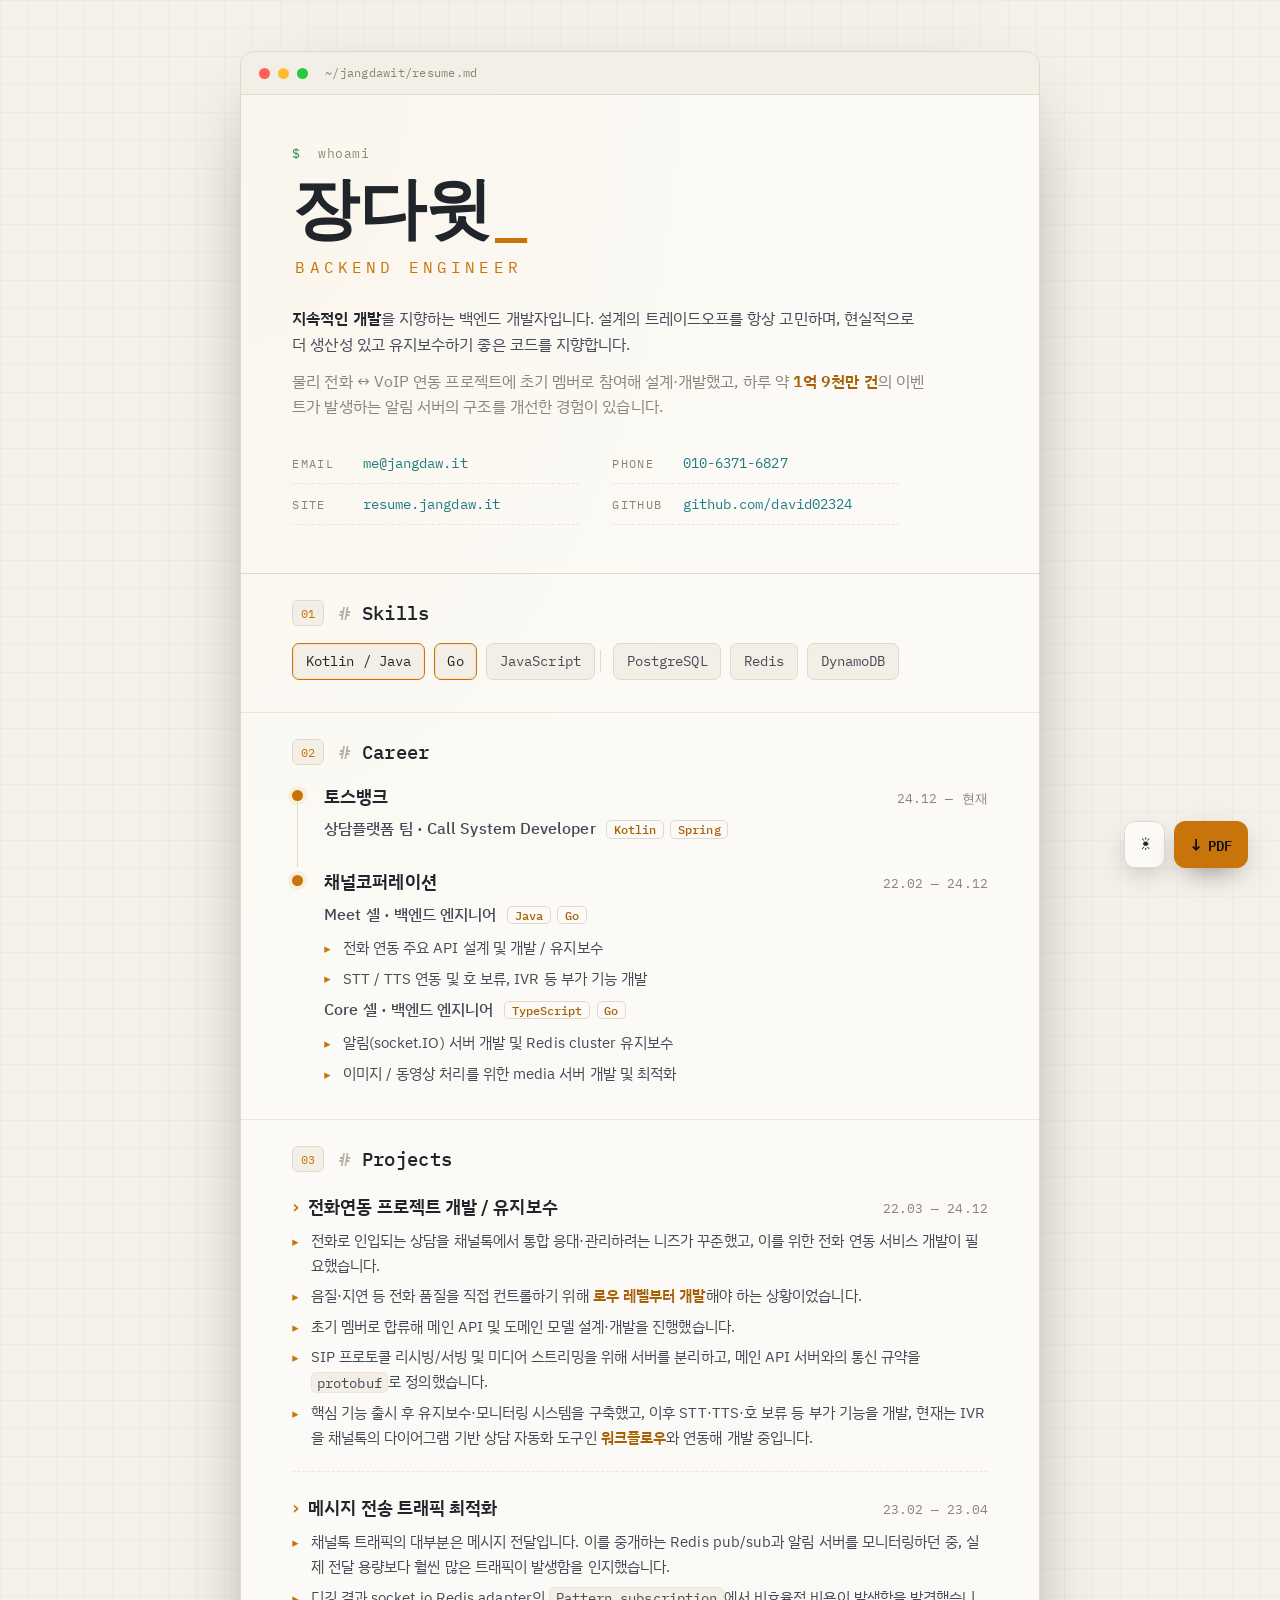
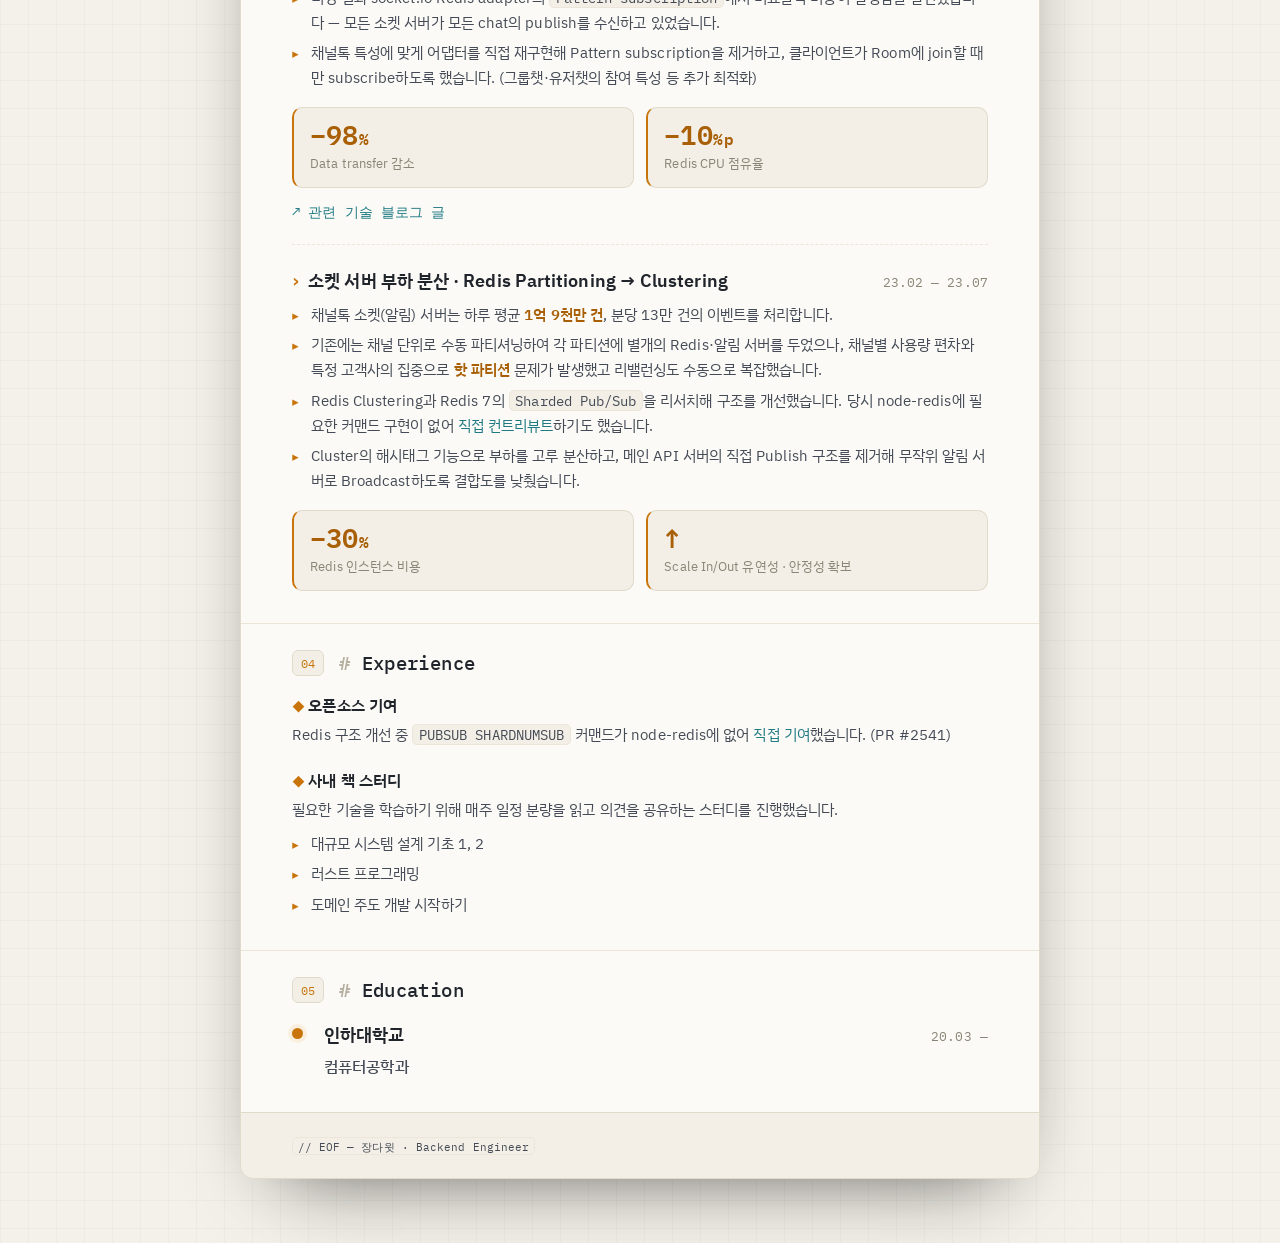
==== index.html @ de7da739 "정적 이력서 사이트 초기 구현 - 터미널 도시에 컨셉의 다크 IDE 테마 + 라이트 모드 토글 - 인쇄(PDF) 시 깔끔한 A4 라이트 레이아웃으로 자동 전환 - PDF 다운로드 " ====
<!DOCTYPE html>
<html lang="ko">
<head>
<meta charset="UTF-8" />
<meta name="viewport" content="width=device-width, initial-scale=1.0" />
<title>장다윗 · Backend Engineer</title>
<meta name="description" content="지속적인 개발을 지향하는 백엔드 개발자 장다윗의 이력서" />

<!-- Open Graph -->
<meta property="og:title" content="장다윗 · Backend Engineer" />
<meta property="og:description" content="지속적인 개발을 지향하는 백엔드 개발자" />
<meta property="og:type" content="profile" />

<link rel="icon" href="data:image/svg+xml,%3Csvg xmlns='http://www.w3.org/2000/svg' viewBox='0 0 32 32'%3E%3Crect width='32' height='32' rx='7' fill='%230c0f14'/%3E%3Ctext x='5' y='23' font-family='monospace' font-size='17' font-weight='700' fill='%23f5a637'%3E%26gt;_%3C/text%3E%3C/svg%3E" />
<link rel="preconnect" href="https://fonts.googleapis.com" />
<link rel="preconnect" href="https://fonts.gstatic.com" crossorigin />
<link href="https://fonts.googleapis.com/css2?family=IBM+Plex+Mono:ital,wght@0,400;0,500;0,600;1,400&family=IBM+Plex+Sans+KR:wght@300;400;500;600;700&display=swap" rel="stylesheet" />
<link rel="stylesheet" href="styles.css" />
</head>
<body>

<!-- floating action bar (screen only) -->
<div class="actionbar" role="toolbar" aria-label="페이지 동작">
  <button id="themeToggle" class="action" type="button" aria-label="테마 전환" title="테마 전환">
    <span class="action__icon" data-theme-icon>◐</span>
  </button>
  <button id="downloadPdf" class="action action--primary" type="button">
    <span class="action__icon">↓</span>
    <span class="action__label">PDF</span>
  </button>
</div>

<main class="sheet" id="sheet">

  <!-- ════════ HERO ════════ -->
  <header class="hero">
    <div class="hero__window" aria-hidden="true">
      <span class="dot dot--r"></span><span class="dot dot--y"></span><span class="dot dot--g"></span>
      <span class="hero__path">~/jangdawit/resume.md</span>
    </div>

    <div class="hero__body">
      <p class="hero__prompt"><span class="sigil">$</span> whoami</p>
      <h1 class="hero__name">장다윗<span class="hero__caret">_</span></h1>
      <p class="hero__role">Backend Engineer</p>

      <p class="hero__tagline">
        <strong>지속적인 개발</strong>을 지향하는 백엔드 개발자입니다.
        설계의 트레이드오프를 항상 고민하며, 현실적으로 더 생산성 있고
        유지보수하기 좋은 코드를 지향합니다.
      </p>
      <p class="hero__tagline hero__tagline--dim">
        물리 전화 ↔ VoIP 연동 프로젝트에 초기 멤버로 참여해 설계·개발했고,
        하루 약 <em>1억 9천만 건</em>의 이벤트가 발생하는 알림 서버의 구조를 개선한 경험이 있습니다.
      </p>

      <ul class="hero__contacts">
        <li><span class="k">email</span><a href="mailto:me@jangdaw.it">me@jangdaw.it</a></li>
        <li><span class="k">phone</span><a href="tel:01063716827">010-6371-6827</a></li>
        <li><span class="k">site</span><a href="https://resume.jangdaw.it" target="_blank" rel="noopener">resume.jangdaw.it</a></li>
        <li><span class="k">github</span><a href="https://github.com/david02324" target="_blank" rel="noopener">github.com/david02324</a></li>
      </ul>
    </div>
  </header>

  <!-- ════════ SKILLS ════════ -->
  <section class="block" id="skills">
    <div class="block__head">
      <span class="block__no">01</span>
      <h2 class="block__title">Skills</h2>
    </div>
    <div class="block__body">
      <ul class="chips">
        <li class="chip chip--strong">Kotlin / Java</li>
        <li class="chip chip--strong">Go</li>
        <li class="chip">JavaScript</li>
        <li class="chip chip--sep">PostgreSQL</li>
        <li class="chip">Redis</li>
        <li class="chip">DynamoDB</li>
      </ul>
    </div>
  </section>

  <!-- ════════ CAREER ════════ -->
  <section class="block" id="career">
    <div class="block__head">
      <span class="block__no">02</span>
      <h2 class="block__title">Career</h2>
    </div>
    <div class="block__body">

      <article class="job">
        <div class="job__rail"><span class="job__node"></span></div>
        <div class="job__main">
          <div class="job__top">
            <h3 class="job__org">토스뱅크</h3>
            <span class="job__period">24.12 — 현재</span>
          </div>
          <p class="job__pos">상담플랫폼 팀 · Call System Developer
            <span class="tag">Kotlin</span><span class="tag">Spring</span>
          </p>
        </div>
      </article>

      <article class="job">
        <div class="job__rail"><span class="job__node"></span></div>
        <div class="job__main">
          <div class="job__top">
            <h3 class="job__org">채널코퍼레이션</h3>
            <span class="job__period">22.02 — 24.12</span>
          </div>

          <p class="job__pos">Meet 셀 · 백엔드 엔지니어
            <span class="tag">Java</span><span class="tag">Go</span>
          </p>
          <ul class="job__points">
            <li>전화 연동 주요 API 설계 및 개발 / 유지보수</li>
            <li>STT / TTS 연동 및 호 보류, IVR 등 부가 기능 개발</li>
          </ul>

          <p class="job__pos">Core 셀 · 백엔드 엔지니어
            <span class="tag">TypeScript</span><span class="tag">Go</span>
          </p>
          <ul class="job__points">
            <li>알림(socket.IO) 서버 개발 및 Redis cluster 유지보수</li>
            <li>이미지 / 동영상 처리를 위한 media 서버 개발 및 최적화</li>
          </ul>
        </div>
      </article>

    </div>
  </section>

  <!-- ════════ PROJECTS ════════ -->
  <section class="block" id="projects">
    <div class="block__head">
      <span class="block__no">03</span>
      <h2 class="block__title">Projects</h2>
    </div>
    <div class="block__body">

      <article class="proj">
        <div class="proj__top">
          <h3 class="proj__title">전화연동 프로젝트 개발 / 유지보수</h3>
          <span class="proj__period">22.03 — 24.12</span>
        </div>
        <ul class="proj__points">
          <li>전화로 인입되는 상담을 채널톡에서 통합 응대·관리하려는 니즈가 꾸준했고, 이를 위한 전화 연동 서비스 개발이 필요했습니다.</li>
          <li>음질·지연 등 전화 품질을 직접 컨트롤하기 위해 <em>로우 레벨부터 개발</em>해야 하는 상황이었습니다.</li>
          <li>초기 멤버로 합류해 메인 API 및 도메인 모델 설계·개발을 진행했습니다.</li>
          <li>SIP 프로토콜 리시빙/서빙 및 미디어 스트리밍을 위해 서버를 분리하고, 메인 API 서버와의 통신 규약을 <span class="mono">protobuf</span>로 정의했습니다.</li>
          <li>핵심 기능 출시 후 유지보수·모니터링 시스템을 구축했고, 이후 STT·TTS·호 보류 등 부가 기능을 개발, 현재는 IVR을 채널톡의 다이어그램 기반 상담 자동화 도구인 <em>워크플로우</em>와 연동해 개발 중입니다.</li>
        </ul>
      </article>

      <article class="proj">
        <div class="proj__top">
          <h3 class="proj__title">메시지 전송 트래픽 최적화</h3>
          <span class="proj__period">23.02 — 23.04</span>
        </div>
        <ul class="proj__points">
          <li>채널톡 트래픽의 대부분은 메시지 전달입니다. 이를 중개하는 Redis pub/sub과 알림 서버를 모니터링하던 중, 실제 전달 용량보다 훨씬 많은 트래픽이 발생함을 인지했습니다.</li>
          <li>디깅 결과 socket.io Redis adapter의 <span class="mono">Pattern subscription</span>에서 비효율적 비용이 발생함을 발견했습니다 — 모든 소켓 서버가 모든 chat의 publish를 수신하고 있었습니다.</li>
          <li>채널톡 특성에 맞게 어댑터를 직접 재구현해 Pattern subscription을 제거하고, 클라이언트가 Room에 join할 때만 subscribe하도록 했습니다. (그룹챗·유저챗의 참여 특성 등 추가 최적화)</li>
        </ul>
        <div class="metrics">
          <div class="metric"><span class="metric__num">−98<span class="metric__unit">%</span></span><span class="metric__lab">Data transfer 감소</span></div>
          <div class="metric"><span class="metric__num">−10<span class="metric__unit">%p</span></span><span class="metric__lab">Redis CPU 점유율</span></div>
        </div>
        <p class="proj__link"><a href="https://channel.io/ko/blog/tech-socketio-redis-adapter-improvement" target="_blank" rel="noopener">↗ 관련 기술 블로그 글</a></p>
      </article>

      <article class="proj">
        <div class="proj__top">
          <h3 class="proj__title">소켓 서버 부하 분산 · Redis Partitioning → Clustering</h3>
          <span class="proj__period">23.02 — 23.07</span>
        </div>
        <ul class="proj__points">
          <li>채널톡 소켓(알림) 서버는 하루 평균 <em>1억 9천만 건</em>, 분당 13만 건의 이벤트를 처리합니다.</li>
          <li>기존에는 채널 단위로 수동 파티셔닝하여 각 파티션에 별개의 Redis·알림 서버를 두었으나, 채널별 사용량 편차와 특정 고객사의 집중으로 <em>핫 파티션</em> 문제가 발생했고 리밸런싱도 수동으로 복잡했습니다.</li>
          <li>Redis Clustering과 Redis 7의 <span class="mono">Sharded Pub/Sub</span>을 리서치해 구조를 개선했습니다. 당시 node-redis에 필요한 커맨드 구현이 없어 <a href="https://github.com/redis/node-redis/pull/2541" target="_blank" rel="noopener">직접 컨트리뷰트</a>하기도 했습니다.</li>
          <li>Cluster의 해시태그 기능으로 부하를 고루 분산하고, 메인 API 서버의 직접 Publish 구조를 제거해 무작위 알림 서버로 Broadcast하도록 결합도를 낮췄습니다.</li>
        </ul>
        <div class="metrics">
          <div class="metric"><span class="metric__num">−30<span class="metric__unit">%</span></span><span class="metric__lab">Redis 인스턴스 비용</span></div>
          <div class="metric"><span class="metric__num">↑</span><span class="metric__lab">Scale In/Out 유연성 · 안정성 확보</span></div>
        </div>
      </article>

    </div>
  </section>

  <!-- ════════ EXPERIENCE ════════ -->
  <section class="block" id="experience">
    <div class="block__head">
      <span class="block__no">04</span>
      <h2 class="block__title">Experience</h2>
    </div>
    <div class="block__body">
      <article class="note">
        <h3 class="note__title">오픈소스 기여</h3>
        <p>Redis 구조 개선 중 <span class="mono">PUBSUB SHARDNUMSUB</span> 커맨드가 node-redis에 없어
          <a href="https://github.com/redis/node-redis/pull/2541" target="_blank" rel="noopener">직접 기여</a>했습니다. (PR #2541)</p>
      </article>
      <article class="note">
        <h3 class="note__title">사내 책 스터디</h3>
        <p>필요한 기술을 학습하기 위해 매주 일정 분량을 읽고 의견을 공유하는 스터디를 진행했습니다.</p>
        <ul class="job__points">
          <li>대규모 시스템 설계 기초 1, 2</li>
          <li>러스트 프로그래밍</li>
          <li>도메인 주도 개발 시작하기</li>
        </ul>
      </article>
    </div>
  </section>

  <!-- ════════ EDUCATION ════════ -->
  <section class="block" id="education">
    <div class="block__head">
      <span class="block__no">05</span>
      <h2 class="block__title">Education</h2>
    </div>
    <div class="block__body">
      <article class="job">
        <div class="job__rail"><span class="job__node"></span></div>
        <div class="job__main">
          <div class="job__top">
            <h3 class="job__org">인하대학교</h3>
            <span class="job__period">20.03 —</span>
          </div>
          <p class="job__pos">컴퓨터공학과</p>
        </div>
      </article>
    </div>
  </section>

  <footer class="foot">
    <span class="mono">// EOF — 장다윗 · Backend Engineer</span>
  </footer>

</main>

<script src="script.js"></script>
</body>
</html>
---- styles.css ----
/* ============================================================
   장다윗 · Resume — "terminal dossier"
   Dark IDE aesthetic on screen / clean light on print
   ============================================================ */

:root {
  /* dark (default, screen) */
  --bg:        #0c0f14;
  --bg-grid:   rgba(255,255,255,.022);
  --panel:     #11151c;
  --panel-2:   #161b24;
  --line:      #222a35;
  --line-soft: #1a212b;
  --ink:       #e7edf5;
  --ink-2:     #aab4c2;
  --muted:     #69727f;
  --faint:     #444c57;
  --accent:    #f5a637;   /* amber */
  --accent-2:  #ffc77a;
  --link:      #6cc0c8;   /* cyan */
  --good:      #7bd88f;

  --gutter: 3.25rem;
  --maxw: 50rem;

  --mono: "IBM Plex Mono", ui-monospace, SFMono-Regular, Menlo, monospace;
  --sans: "IBM Plex Sans KR", system-ui, -apple-system, sans-serif;

  --r: 10px;
}

[data-theme="light"] {
  --bg:        #f4f1ea;
  --bg-grid:   rgba(0,0,0,.025);
  --panel:     #fbfaf6;
  --panel-2:   #f3efe6;
  --line:      #e0dacb;
  --line-soft: #ebe6d9;
  --ink:       #20242b;
  --ink-2:     #444b56;
  --muted:     #8a8576;
  --faint:     #b6b0a0;
  --accent:    #c9740a;
  --accent-2:  #a85f06;
  --link:      #1f7a83;
  --good:      #2f8f4e;
}

* { box-sizing: border-box; margin: 0; padding: 0; }

html { scroll-behavior: smooth; -webkit-text-size-adjust: 100%; }

body {
  font-family: var(--sans);
  background: var(--bg);
  color: var(--ink);
  line-height: 1.62;
  font-weight: 400;
  letter-spacing: .005em;
  -webkit-font-smoothing: antialiased;
  text-rendering: optimizeLegibility;
  background-image:
    linear-gradient(var(--bg-grid) 1px, transparent 1px),
    linear-gradient(90deg, var(--bg-grid) 1px, transparent 1px);
  background-size: 28px 28px;
  transition: background-color .35s ease, color .35s ease;
  padding: clamp(1rem, 4vw, 3.5rem) 1rem 4rem;
}

::selection { background: var(--accent); color: #0c0f14; }

a { color: var(--link); text-decoration: none; }
a:hover { text-decoration: underline; text-underline-offset: 3px; }

em { font-style: normal; color: var(--accent-2); font-weight: 600; }
.mono { font-family: var(--mono); font-size: .9em; color: var(--ink-2);
  background: var(--panel-2); border: 1px solid var(--line-soft);
  border-radius: 5px; padding: .05em .4em; }

/* ============================================================
   Sheet
   ============================================================ */
.sheet {
  max-width: var(--maxw);
  margin: 0 auto;
  background:
    radial-gradient(120% 60% at 0% 0%, rgba(245,166,55,.05), transparent 60%),
    var(--panel);
  border: 1px solid var(--line);
  border-radius: 14px;
  box-shadow:
    0 1px 0 rgba(255,255,255,.03) inset,
    0 30px 80px -40px rgba(0,0,0,.7);
  overflow: hidden;
}

/* ============================================================
   Hero
   ============================================================ */
.hero { border-bottom: 1px solid var(--line); }

.hero__window {
  display: flex; align-items: center; gap: .5rem;
  padding: .7rem 1.1rem;
  background: var(--panel-2);
  border-bottom: 1px solid var(--line);
  font-family: var(--mono);
}
.dot { width: 11px; height: 11px; border-radius: 50%; display: inline-block; }
.dot--r { background: #ff5f57; } .dot--y { background: #febc2e; } .dot--g { background: #28c840; }
.hero__path { margin-left: .6rem; font-size: .76rem; color: var(--muted); letter-spacing: .02em; }

.hero__body { padding: clamp(1.6rem, 5vw, 3rem) clamp(1.4rem, 5vw, 3.2rem); }

.hero__prompt {
  font-family: var(--mono); font-size: .82rem; color: var(--muted);
  letter-spacing: .04em; margin-bottom: .4rem;
}
.sigil { color: var(--good); margin-right: .55rem; }

.hero__name {
  font-family: var(--mono);
  font-weight: 600;
  font-size: clamp(2.6rem, 9vw, 4.2rem);
  line-height: 1.02;
  letter-spacing: -.01em;
  color: var(--ink);
}
.hero__caret {
  color: var(--accent); font-weight: 400;
  animation: blink 1.15s steps(1) infinite;
}
@keyframes blink { 50% { opacity: 0; } }

.hero__role {
  font-family: var(--mono);
  font-size: 1rem; letter-spacing: .26em; text-transform: uppercase;
  color: var(--accent); margin-top: .85rem;
  padding-left: .2em;
}

.hero__tagline {
  max-width: 40rem; margin-top: 1.5rem; color: var(--ink-2);
  font-size: 1.02rem;
}
.hero__tagline strong { color: var(--ink); font-weight: 600; }
.hero__tagline--dim { margin-top: .7rem; font-size: .97rem; color: var(--muted); }

.hero__contacts {
  list-style: none; margin-top: 2rem;
  display: grid; grid-template-columns: repeat(2, minmax(0,1fr));
  gap: .55rem 2rem; max-width: 38rem;
}
.hero__contacts li {
  display: flex; align-items: baseline; gap: .8rem;
  font-family: var(--mono); font-size: .9rem;
  border-bottom: 1px dashed var(--line-soft); padding-bottom: .5rem;
}
.hero__contacts .k {
  color: var(--muted); font-size: .72rem; text-transform: uppercase;
  letter-spacing: .12em; min-width: 3.6rem;
}

/* ============================================================
   Block (section) with line-number gutter
   ============================================================ */
.block {
  display: grid;
  grid-template-columns: var(--gutter) 1fr;
  border-bottom: 1px solid var(--line-soft);
}
.block:last-of-type { border-bottom: 0; }

.block__head {
  grid-column: 1 / -1;
  display: flex; align-items: center; gap: .9rem;
  padding: 1.5rem clamp(1.4rem, 5vw, 3.2rem) .9rem;
  position: relative;
}
.block__no {
  font-family: var(--mono); font-size: .78rem; color: var(--accent);
  border: 1px solid var(--line); border-radius: 6px;
  padding: .12rem .5rem; background: var(--panel-2);
}
.block__title {
  font-family: var(--mono); font-weight: 500;
  font-size: 1.18rem; letter-spacing: .02em; color: var(--ink);
}
.block__title::before { content: "# "; color: var(--faint); }

.block__body {
  grid-column: 1 / -1;
  padding: 0 clamp(1.4rem, 5vw, 3.2rem) 2rem;
}

/* ============================================================
   Skills chips
   ============================================================ */
.chips { list-style: none; display: flex; flex-wrap: wrap; gap: .55rem; }
.chip {
  font-family: var(--mono); font-size: .86rem;
  padding: .4rem .8rem; border-radius: 7px;
  background: var(--panel-2); border: 1px solid var(--line);
  color: var(--ink-2);
}
.chip--strong { color: var(--ink); border-color: var(--accent);
  box-shadow: inset 0 0 0 1px rgba(245,166,55,.18); }
.chip--sep { margin-left: .6rem; position: relative; }
.chip--sep::before {
  content: ""; position: absolute; left: -.9rem; top: 50%;
  transform: translateY(-50%); width: 1px; height: 60%; background: var(--line);
}

/* ============================================================
   Job / timeline
   ============================================================ */
.job { display: grid; grid-template-columns: 1.1rem 1fr; gap: .9rem; }
.job + .job { margin-top: 1.6rem; }
.job__rail { position: relative; }
.job__node {
  position: absolute; top: .5rem; left: 0;
  width: 11px; height: 11px; border-radius: 50%;
  background: var(--accent); box-shadow: 0 0 0 4px rgba(245,166,55,.12);
}
.job__rail::after {
  content: ""; position: absolute; left: 5px; top: 1.2rem; bottom: -1.6rem;
  width: 1px; background: var(--line);
}
.job:last-child .job__rail::after { display: none; }

.job__top { display: flex; align-items: baseline; justify-content: space-between;
  flex-wrap: wrap; gap: .3rem .8rem; }
.job__org { font-size: 1.12rem; font-weight: 600; color: var(--ink); }
.job__period { font-family: var(--mono); font-size: .8rem; color: var(--muted); }
.job__pos { color: var(--ink-2); margin-top: .35rem; font-weight: 500; font-size: .98rem; }
.job__pos + .job__pos { margin-top: 1rem; }

.tag {
  font-family: var(--mono); font-size: .72rem; color: var(--accent-2);
  border: 1px solid var(--line); border-radius: 5px;
  padding: .05rem .42rem; margin-left: .4rem; vertical-align: middle;
}

.job__points, .proj__points { list-style: none; margin-top: .55rem; }
.job__points li, .proj__points li {
  position: relative; padding-left: 1.15rem; margin-top: .35rem;
  color: var(--ink-2); font-size: .96rem;
}
.job__points li::before, .proj__points li::before {
  content: "▸"; position: absolute; left: 0; color: var(--accent);
  font-size: .8rem; top: .12rem;
}

/* ============================================================
   Projects
   ============================================================ */
.proj { padding: 1.3rem 0; border-bottom: 1px dashed var(--line-soft); }
.proj:first-child { padding-top: .2rem; }
.proj:last-child { border-bottom: 0; padding-bottom: 0; }
.proj__top { display: flex; align-items: baseline; justify-content: space-between;
  flex-wrap: wrap; gap: .3rem .8rem; }
.proj__title {
  font-size: 1.1rem; font-weight: 600; color: var(--ink);
  padding-left: 1rem; position: relative;
}
.proj__title::before {
  content: "›"; position: absolute; left: 0; color: var(--accent); font-weight: 700;
}
.proj__period { font-family: var(--mono); font-size: .8rem; color: var(--muted); }
.proj__link { margin-top: .8rem; font-family: var(--mono); font-size: .86rem; }

/* metrics */
.metrics {
  display: flex; flex-wrap: wrap; gap: .8rem; margin-top: 1rem;
}
.metric {
  flex: 1 1 8rem; min-width: 8rem;
  background: var(--panel-2); border: 1px solid var(--line);
  border-left: 2px solid var(--accent);
  border-radius: var(--r); padding: .8rem 1rem;
}
.metric__num {
  display: block; font-family: var(--mono); font-weight: 600;
  font-size: 1.7rem; color: var(--accent-2); line-height: 1;
}
.metric__unit { font-size: 1rem; margin-left: .05em; }
.metric__lab { display: block; margin-top: .35rem; font-size: .8rem; color: var(--muted); }

/* ============================================================
   Notes (experience)
   ============================================================ */
.note + .note { margin-top: 1.3rem; }
.note__title { font-size: 1rem; font-weight: 600; color: var(--ink); margin-bottom: .25rem; }
.note__title::before { content: "◆ "; color: var(--accent); font-size: .8em; }
.note p { color: var(--ink-2); font-size: .96rem; }

/* ============================================================
   Footer
   ============================================================ */
.foot {
  padding: 1.4rem clamp(1.4rem, 5vw, 3.2rem);
  border-top: 1px solid var(--line);
  background: var(--panel-2);
  font-family: var(--mono); font-size: .78rem; color: var(--faint);
}

/* ============================================================
   Action bar
   ============================================================ */
.actionbar {
  position: fixed; right: clamp(1rem, 3vw, 2rem); bottom: clamp(1rem, 3vw, 2rem);
  display: flex; gap: .6rem; z-index: 50;
}
.action {
  font-family: var(--mono); font-size: .9rem; font-weight: 500;
  display: inline-flex; align-items: center; gap: .45rem;
  padding: .7rem .95rem; border-radius: 11px; cursor: pointer;
  color: var(--ink); background: var(--panel);
  border: 1px solid var(--line);
  box-shadow: 0 10px 30px -12px rgba(0,0,0,.6);
  transition: transform .15s ease, border-color .15s ease, background .2s ease;
}
.action:hover { transform: translateY(-2px); border-color: var(--accent); }
.action:active { transform: translateY(0); }
.action__icon { font-size: 1.05rem; line-height: 1; }
.action--primary {
  background: var(--accent); color: #0c0f14; border-color: var(--accent);
  font-weight: 600;
}
.action--primary:hover { background: var(--accent-2); border-color: var(--accent-2); }

/* ============================================================
   Reveal animation (load)
   ============================================================ */
@media (prefers-reduced-motion: no-preference) {
  .hero, .block {
    opacity: 0; transform: translateY(14px);
    animation: rise .6s cubic-bezier(.2,.7,.2,1) forwards;
  }
  .hero { animation-delay: .05s; }
  .block:nth-of-type(1) { animation-delay: .14s; }
  .block:nth-of-type(2) { animation-delay: .20s; }
  .block:nth-of-type(3) { animation-delay: .26s; }
  .block:nth-of-type(4) { animation-delay: .32s; }
  .block:nth-of-type(5) { animation-delay: .38s; }
  @keyframes rise { to { opacity: 1; transform: none; } }
}

/* ============================================================
   Responsive
   ============================================================ */
@media (max-width: 560px) {
  :root { --gutter: 0; }
  .hero__contacts { grid-template-columns: 1fr; }
  .job__top, .proj__top { flex-direction: column; }
  .hero__name { font-size: 2.7rem; }
}

/* ============================================================
   PRINT  →  clean light A4 resume
   ============================================================ */
@media print {
  @page { size: A4; margin: 14mm 14mm; }

  :root {
    --bg: #fff; --bg-grid: transparent;
    --panel: #fff; --panel-2: #fff;
    --line: #d4d4d4; --line-soft: #e4e4e4;
    --ink: #111; --ink-2: #2c2c2c; --muted: #666; --faint: #999;
    --accent: #b3640a; --accent-2: #8a4d06; --link: #185f66; --good: #2f7d46;
  }

  html, body {
    background: #fff !important; color: #111;
    background-image: none !important;
    padding: 0; margin: 0; font-size: 10.3pt; line-height: 1.5;
  }

  .actionbar { display: none !important; }
  .hero__caret { display: none; }

  .sheet {
    max-width: none; border: 0; border-radius: 0;
    box-shadow: none; background: #fff !important;
  }

  /* hide the terminal chrome on paper */
  .hero__window { display: none; }
  .hero { border-bottom: 1.5px solid #111; }
  .hero__body { padding: 0 0 .7rem; }
  .hero__name { font-size: 26pt; color: #111; }
  .hero__role { color: var(--accent); margin-top: .3rem; }
  .hero__prompt { display: none; }
  .hero__tagline { font-size: 9.6pt; margin-top: .7rem; }
  .hero__tagline--dim { font-size: 9.2pt; }
  .hero__contacts { margin-top: 1rem; gap: .25rem 1.5rem; }
  .hero__contacts li { border-bottom: 0; padding-bottom: .1rem; font-size: 8.8pt; }
  .hero__contacts a { color: #111; }

  .block { grid-template-columns: 1fr; }
  .block__head { padding: .8rem 0 .35rem; border-bottom: 1px solid #ddd; margin-bottom: .6rem; }
  .block__no { color: var(--accent); border-color: #ccc; background: #fff; }
  .block__body { padding: 0; }

  .chip { background: #fff; border: 1px solid #bbb; color: #222; }
  .chip--strong { box-shadow: none; border-color: var(--accent); }

  .metric { background: #fafafa; border: 1px solid #ccc; border-left: 2px solid var(--accent); }
  .metric__num { color: var(--accent); }

  a { color: #111; text-decoration: none; }
  .proj__link a, .note a { color: var(--link); }

  /* avoid awkward page breaks */
  .block, .job, .proj, .metric, .note { break-inside: avoid; page-break-inside: avoid; }
  .block__head { break-after: avoid; }
  .foot { display: none; }
}
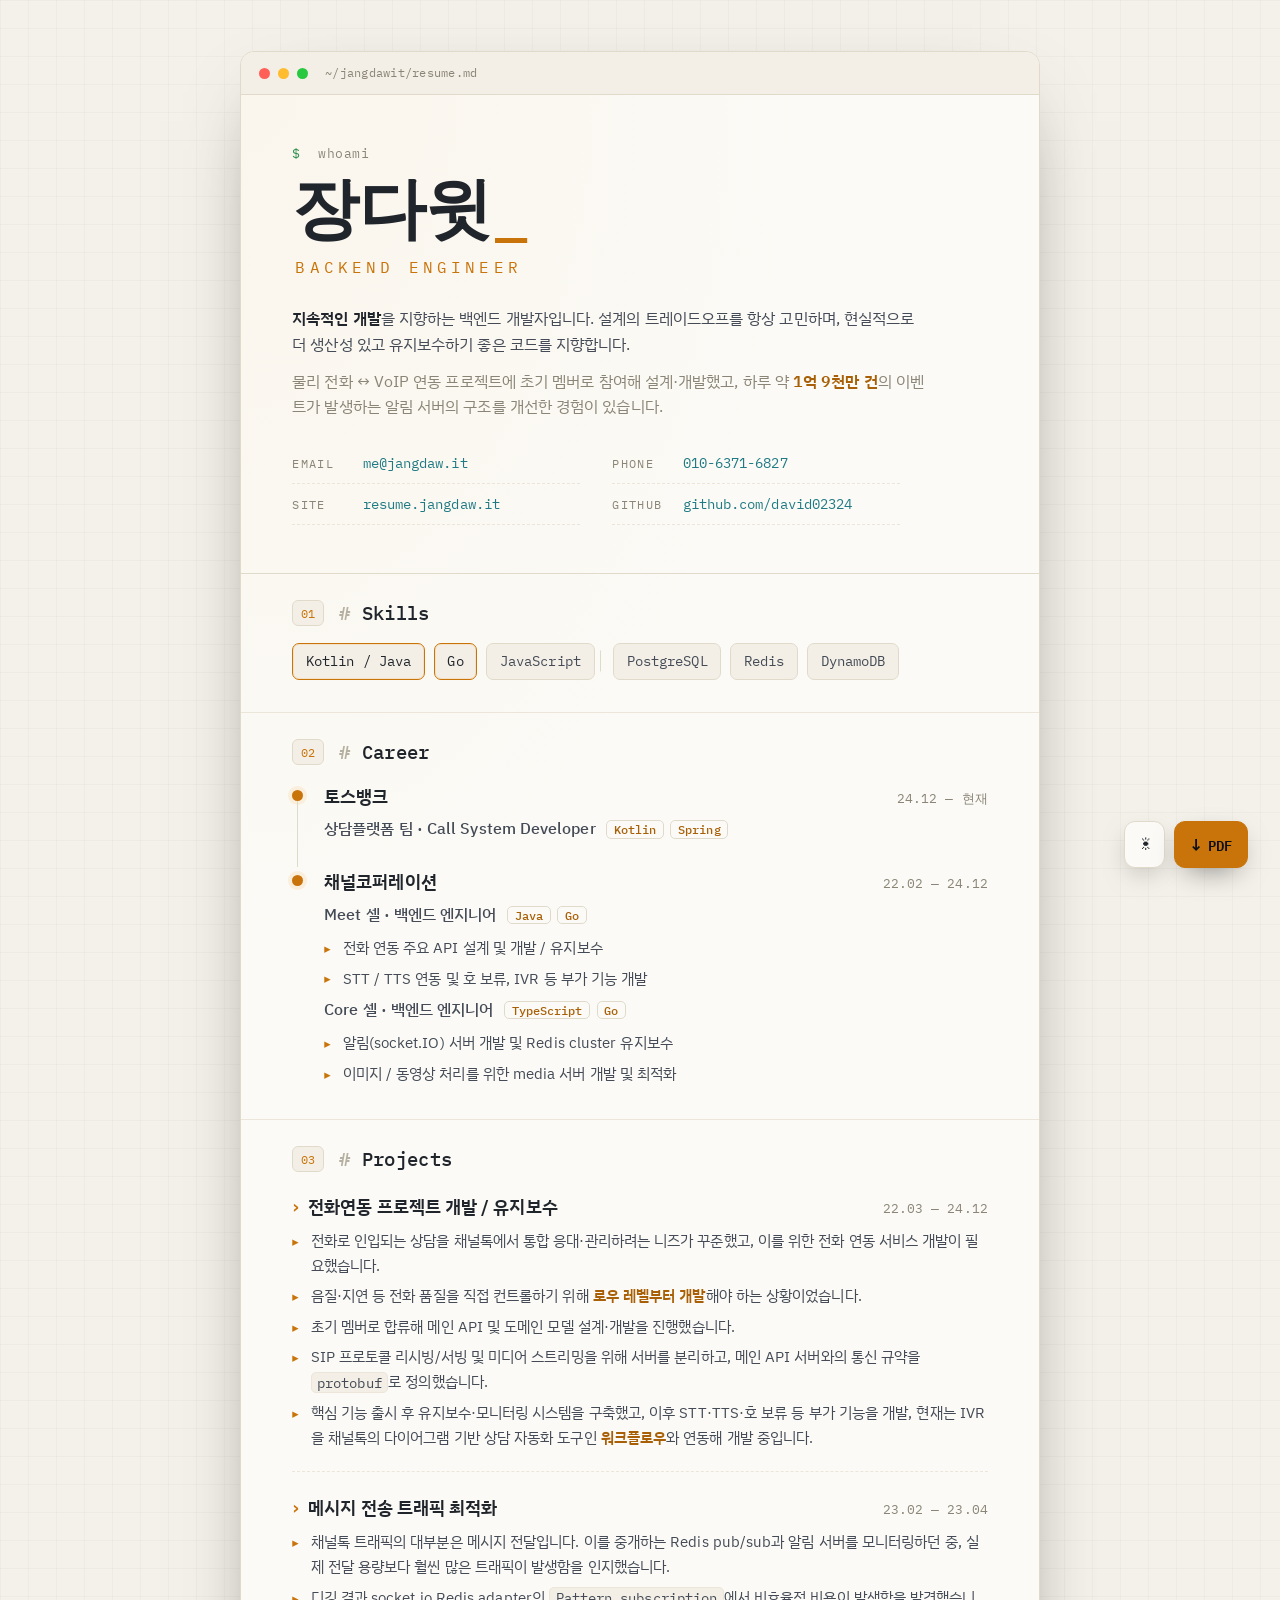
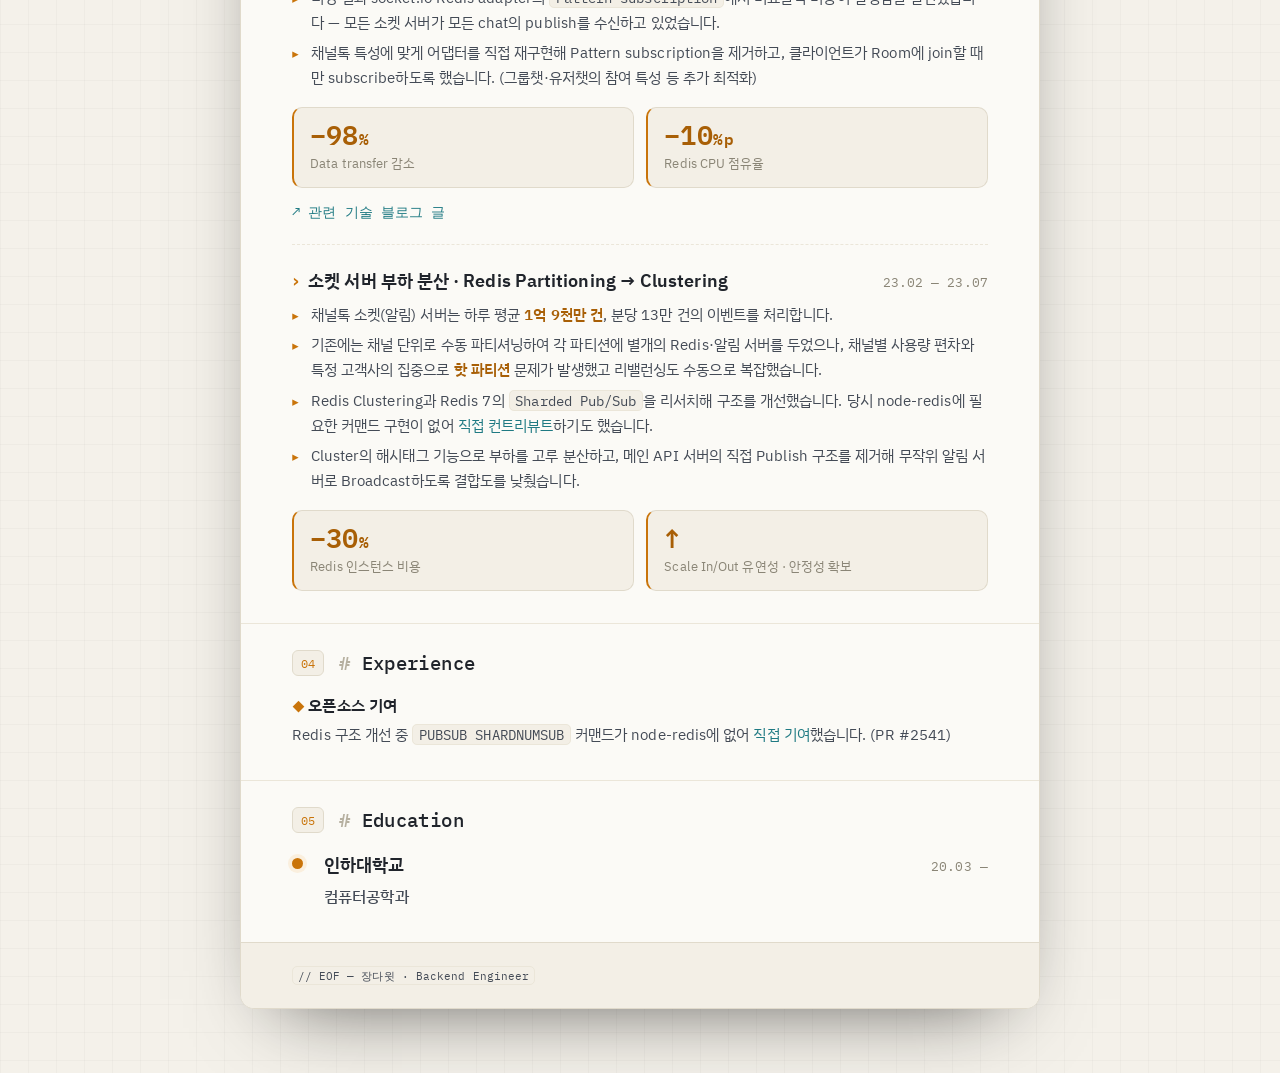
==== commit 498effe2: "기술 블로그 링크 갱신 및 사내 스터디 항목 제거" ====
--- a/index.html
+++ b/index.html
@@ -167,7 +167,7 @@
           <div class="metric"><span class="metric__num">−98<span class="metric__unit">%</span></span><span class="metric__lab">Data transfer 감소</span></div>
           <div class="metric"><span class="metric__num">−10<span class="metric__unit">%p</span></span><span class="metric__lab">Redis CPU 점유율</span></div>
         </div>
-        <p class="proj__link"><a href="https://channel.io/ko/blog/tech-socketio-redis-adapter-improvement" target="_blank" rel="noopener">↗ 관련 기술 블로그 글</a></p>
+        <p class="proj__link"><a href="https://tech.channel.io/ko/articles/Socketio-Redis-Adapter-%EA%B5%AC%ED%98%84%EC%9D%84-%ED%86%B5%ED%95%9C-%ED%8A%B8%EB%9E%98%ED%94%BD-%EA%B0%9C%EC%84%A0-272a0c19" target="_blank" rel="noopener">↗ 관련 기술 블로그 글</a></p>
       </article>
 
       <article class="proj">
@@ -202,15 +202,6 @@
         <p>Redis 구조 개선 중 <span class="mono">PUBSUB SHARDNUMSUB</span> 커맨드가 node-redis에 없어
           <a href="https://github.com/redis/node-redis/pull/2541" target="_blank" rel="noopener">직접 기여</a>했습니다. (PR #2541)</p>
       </article>
-      <article class="note">
-        <h3 class="note__title">사내 책 스터디</h3>
-        <p>필요한 기술을 학습하기 위해 매주 일정 분량을 읽고 의견을 공유하는 스터디를 진행했습니다.</p>
-        <ul class="job__points">
-          <li>대규모 시스템 설계 기초 1, 2</li>
-          <li>러스트 프로그래밍</li>
-          <li>도메인 주도 개발 시작하기</li>
-        </ul>
-      </article>
     </div>
   </section>
 
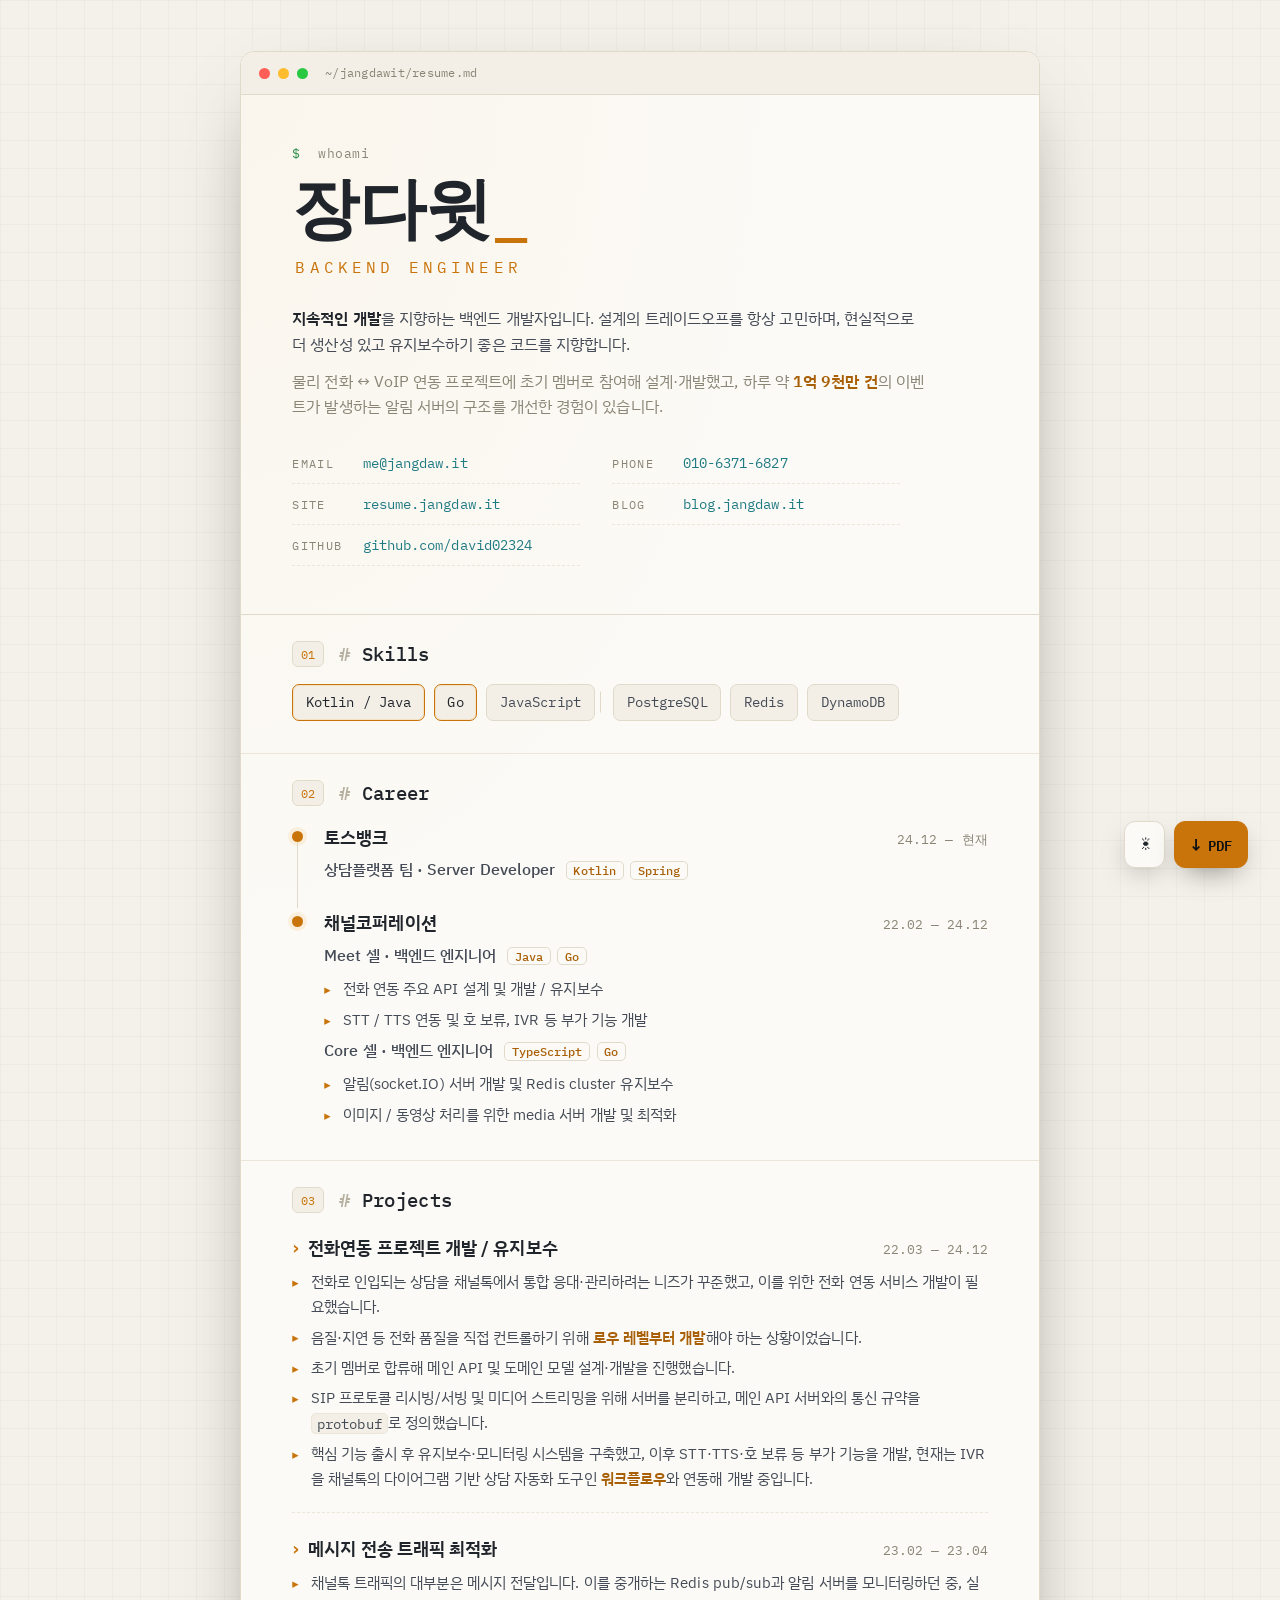
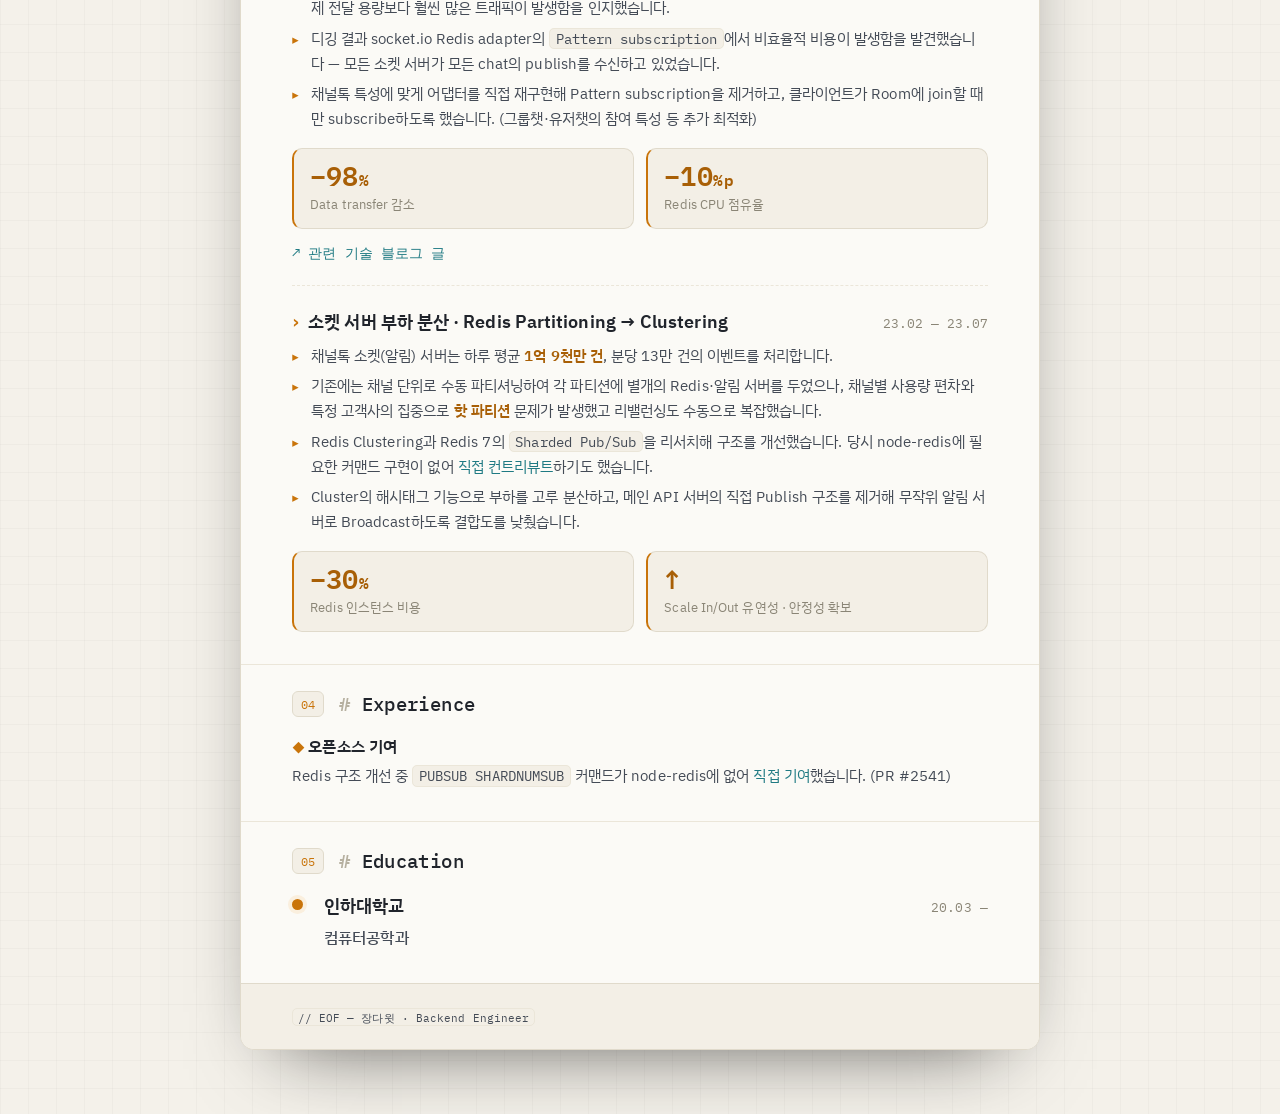
==== commit 698db3c1: "연락처에 블로그(blog.jangdaw.it) 링크 추가" ====
--- a/index.html
+++ b/index.html
@@ -58,6 +58,7 @@
         <li><span class="k">email</span><a href="mailto:me@jangdaw.it">me@jangdaw.it</a></li>
         <li><span class="k">phone</span><a href="tel:01063716827">010-6371-6827</a></li>
         <li><span class="k">site</span><a href="https://resume.jangdaw.it" target="_blank" rel="noopener">resume.jangdaw.it</a></li>
+        <li><span class="k">blog</span><a href="https://blog.jangdaw.it" target="_blank" rel="noopener">blog.jangdaw.it</a></li>
         <li><span class="k">github</span><a href="https://github.com/david02324" target="_blank" rel="noopener">github.com/david02324</a></li>
       </ul>
     </div>
@@ -96,7 +97,7 @@
             <h3 class="job__org">토스뱅크</h3>
             <span class="job__period">24.12 — 현재</span>
           </div>
-          <p class="job__pos">상담플랫폼 팀 · Call System Developer
+          <p class="job__pos">상담플랫폼 팀 · Server Developer
             <span class="tag">Kotlin</span><span class="tag">Spring</span>
           </p>
         </div>
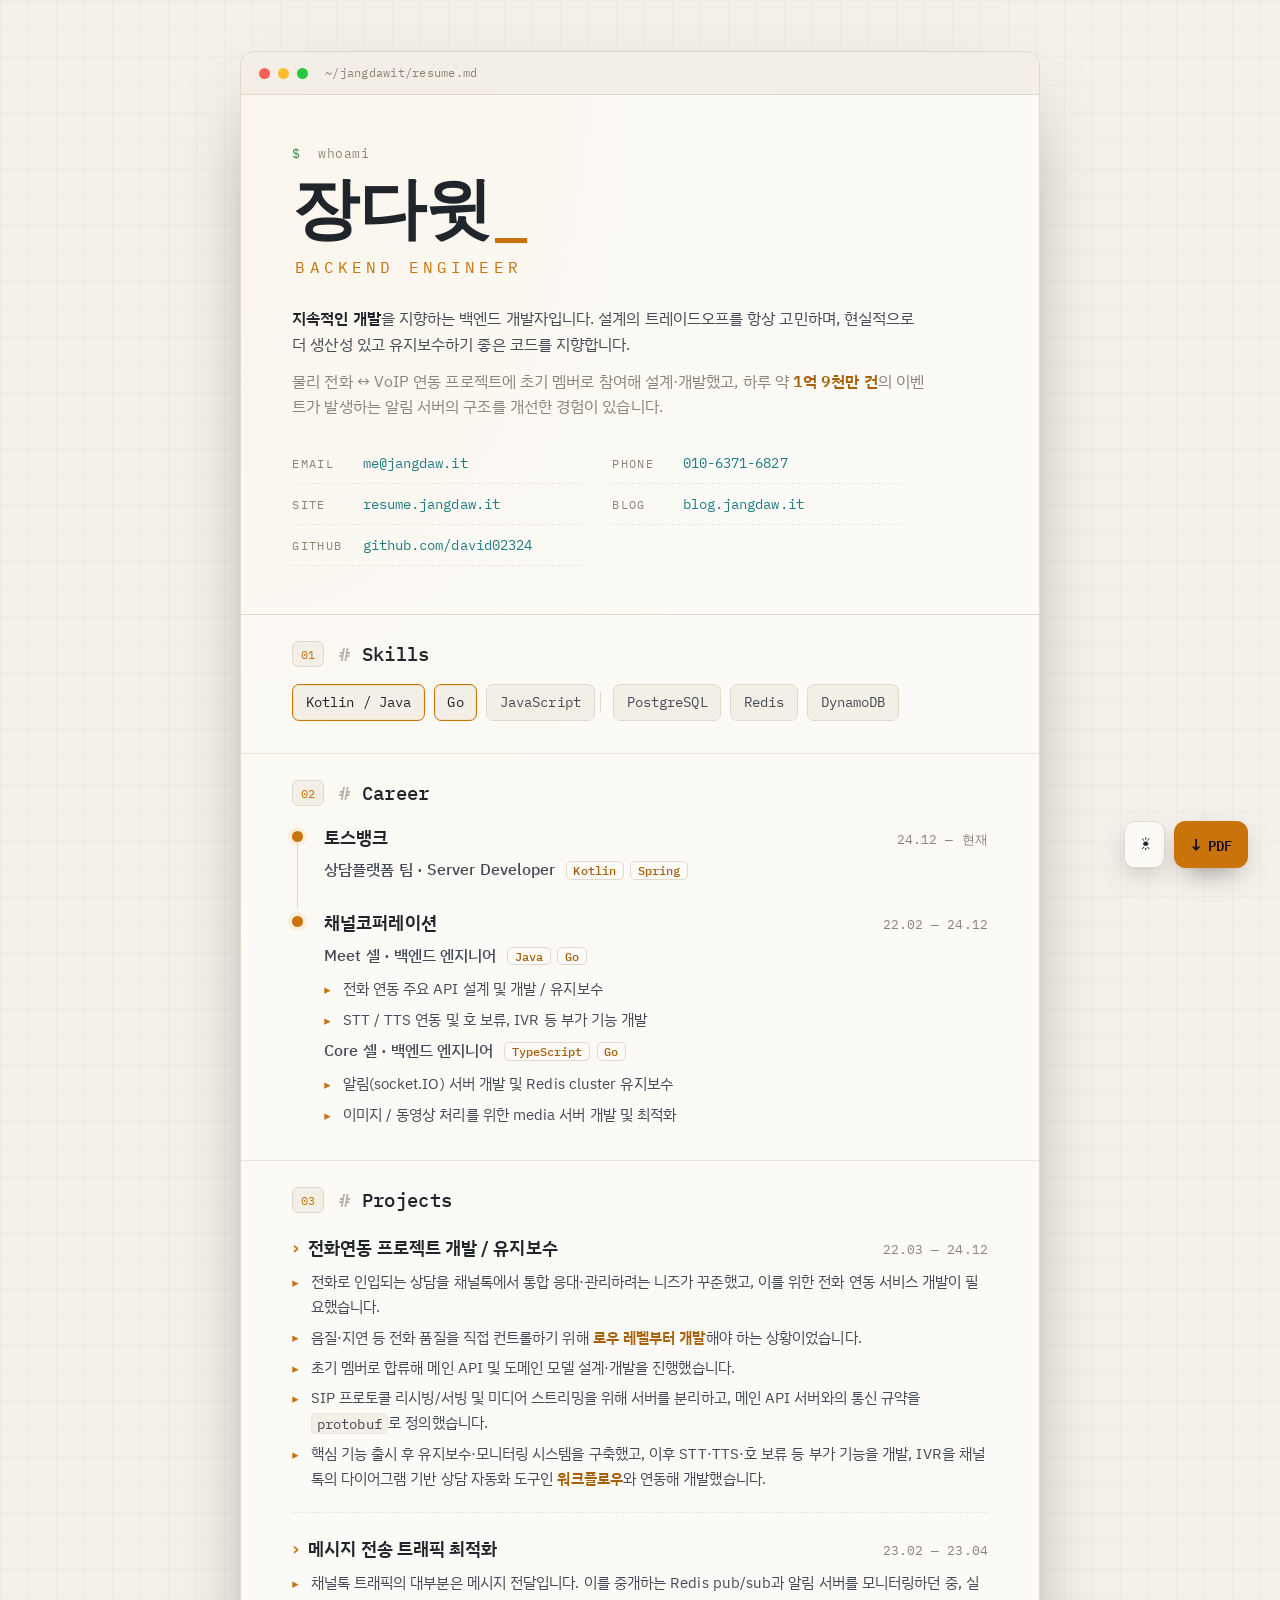
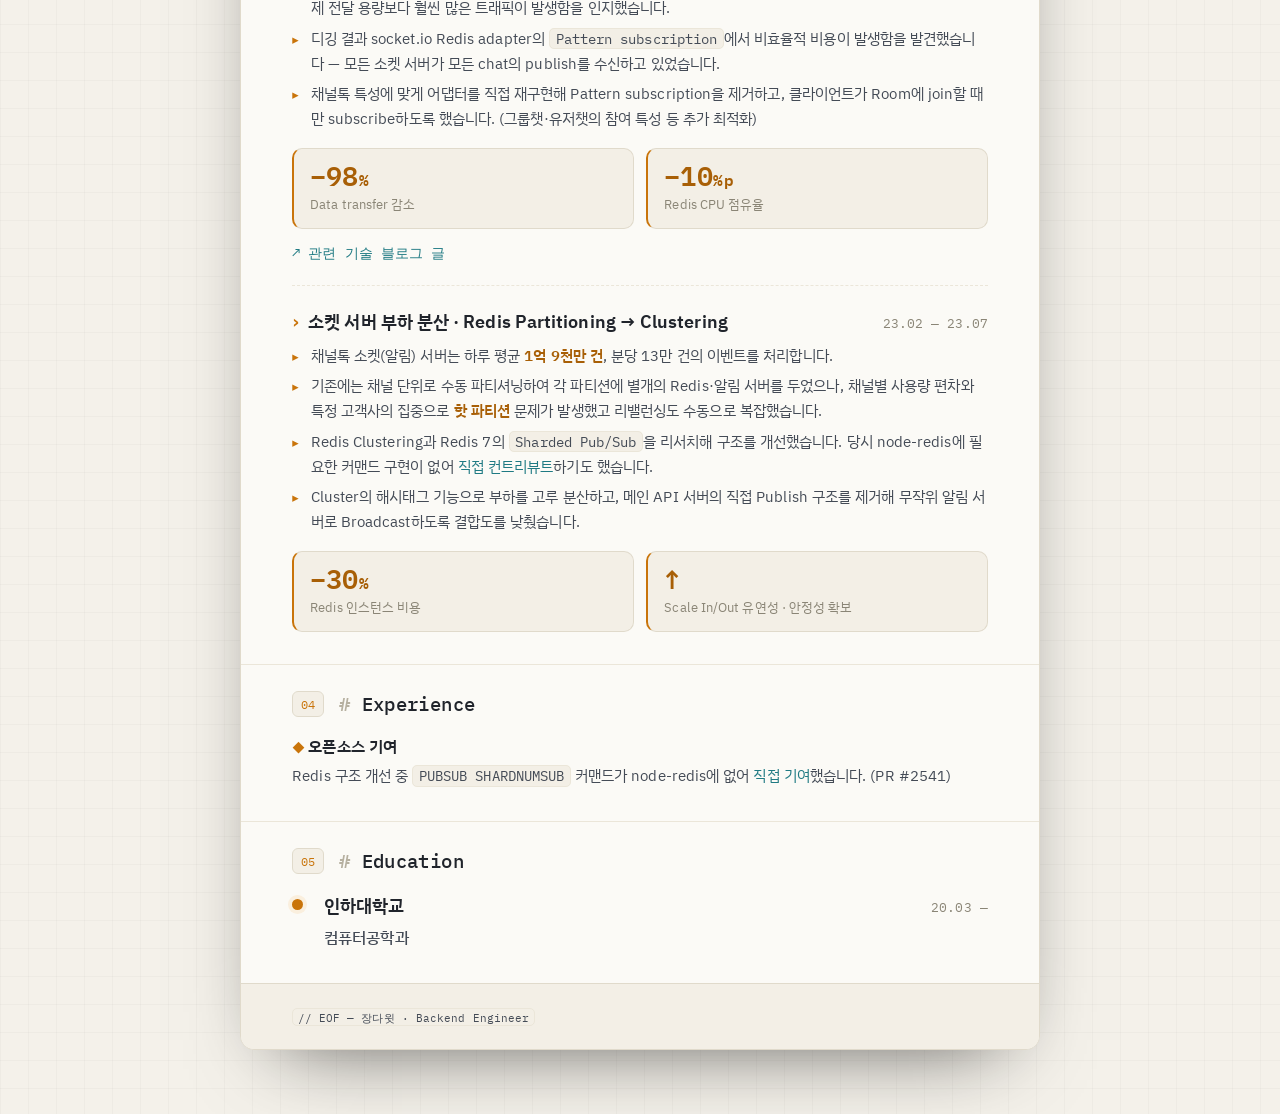
==== commit 95f43caf: "IVR 문구 정정(개발 중→개발했습니다) 및 PDF 1페이지 레이아웃 구성 - 인쇄용 스타일을 2단 컬럼 + 압축 타이포로 재구성해 A4 1페이지에 수렴 - 화면 다크 테마 레이아" ====
--- a/index.html
+++ b/index.html
@@ -150,7 +150,7 @@
           <li>음질·지연 등 전화 품질을 직접 컨트롤하기 위해 <em>로우 레벨부터 개발</em>해야 하는 상황이었습니다.</li>
           <li>초기 멤버로 합류해 메인 API 및 도메인 모델 설계·개발을 진행했습니다.</li>
           <li>SIP 프로토콜 리시빙/서빙 및 미디어 스트리밍을 위해 서버를 분리하고, 메인 API 서버와의 통신 규약을 <span class="mono">protobuf</span>로 정의했습니다.</li>
-          <li>핵심 기능 출시 후 유지보수·모니터링 시스템을 구축했고, 이후 STT·TTS·호 보류 등 부가 기능을 개발, 현재는 IVR을 채널톡의 다이어그램 기반 상담 자동화 도구인 <em>워크플로우</em>와 연동해 개발 중입니다.</li>
+          <li>핵심 기능 출시 후 유지보수·모니터링 시스템을 구축했고, 이후 STT·TTS·호 보류 등 부가 기능을 개발, IVR을 채널톡의 다이어그램 기반 상담 자동화 도구인 <em>워크플로우</em>와 연동해 개발했습니다.</li>
         </ul>
       </article>
 
--- a/styles.css
+++ b/styles.css
@@ -357,62 +357,113 @@
 }
 
 /* ============================================================
-   PRINT  →  clean light A4 resume
+   PRINT  →  dense, self-contained 1-page A4 resume
+   Two-column flow, independent of the on-screen layout.
    ============================================================ */
 @media print {
-  @page { size: A4; margin: 14mm 14mm; }
+  @page { size: A4; margin: 8mm 9mm; }
 
   :root {
     --bg: #fff; --bg-grid: transparent;
     --panel: #fff; --panel-2: #fff;
-    --line: #d4d4d4; --line-soft: #e4e4e4;
-    --ink: #111; --ink-2: #2c2c2c; --muted: #666; --faint: #999;
+    --line: #d4d4d4; --line-soft: #e6e6e6;
+    --ink: #111; --ink-2: #303030; --muted: #6b6b6b; --faint: #aaa;
     --accent: #b3640a; --accent-2: #8a4d06; --link: #185f66; --good: #2f7d46;
   }
 
   html, body {
     background: #fff !important; color: #111;
     background-image: none !important;
-    padding: 0; margin: 0; font-size: 10.3pt; line-height: 1.5;
-  }
-
-  .actionbar { display: none !important; }
-  .hero__caret { display: none; }
+    padding: 0; margin: 0;
+    font-size: 8pt; line-height: 1.34; letter-spacing: 0;
+  }
+
+  .actionbar, .hero__caret, .hero__prompt, .hero__window, .foot { display: none !important; }
 
   .sheet {
     max-width: none; border: 0; border-radius: 0;
     box-shadow: none; background: #fff !important;
-  }
-
-  /* hide the terminal chrome on paper */
-  .hero__window { display: none; }
-  .hero { border-bottom: 1.5px solid #111; }
-  .hero__body { padding: 0 0 .7rem; }
-  .hero__name { font-size: 26pt; color: #111; }
-  .hero__role { color: var(--accent); margin-top: .3rem; }
-  .hero__prompt { display: none; }
-  .hero__tagline { font-size: 9.6pt; margin-top: .7rem; }
-  .hero__tagline--dim { font-size: 9.2pt; }
-  .hero__contacts { margin-top: 1rem; gap: .25rem 1.5rem; }
-  .hero__contacts li { border-bottom: 0; padding-bottom: .1rem; font-size: 8.8pt; }
+    /* two-column newspaper flow keeps everything on one page */
+    columns: 2; column-gap: 7mm;
+  }
+
+  /* ---- hero spans both columns ---- */
+  .hero {
+    column-span: all; border-bottom: 1.4px solid #111;
+    padding-bottom: 5pt; margin-bottom: 7pt;
+  }
+  .hero__body { padding: 0; }
+  .hero__name { font-size: 20pt; line-height: 1; color: #111; }
+  .hero__role { font-size: 8pt; letter-spacing: .22em; margin-top: 3pt; }
+  .hero__tagline { font-size: 8pt; margin-top: 5pt; max-width: 100%; }
+  .hero__tagline--dim { font-size: 8pt; margin-top: 2pt; }
+  .hero__contacts {
+    margin-top: 6pt; gap: 1pt 14pt; max-width: 100%;
+    grid-template-columns: repeat(3, auto); justify-content: start;
+  }
+  .hero__contacts li { border-bottom: 0; padding-bottom: 0; font-size: 7.6pt; gap: 5pt; }
+  .hero__contacts .k { min-width: 0; font-size: 6.4pt; }
   .hero__contacts a { color: #111; }
 
-  .block { grid-template-columns: 1fr; }
-  .block__head { padding: .8rem 0 .35rem; border-bottom: 1px solid #ddd; margin-bottom: .6rem; }
-  .block__no { color: var(--accent); border-color: #ccc; background: #fff; }
-  .block__body { padding: 0; }
-
-  .chip { background: #fff; border: 1px solid #bbb; color: #222; }
+  /* ---- sections flow inside the two columns ---- */
+  .block {
+    display: block; grid-template-columns: none;
+    border: 0; margin-bottom: 6pt;
+    break-inside: avoid; page-break-inside: avoid;   /* small blocks stay whole */
+  }
+  #projects, #career { break-inside: auto; page-break-inside: auto; } /* tall blocks may flow */
+
+  .block__head {
+    display: flex; padding: 0 0 2.5pt; margin-bottom: 4pt; gap: 5pt;
+    border-bottom: 1px solid #ccc; break-after: avoid;
+  }
+  .block__no { font-size: 6.4pt; padding: 0 4pt; color: var(--accent); border-color: #ccc; background: #fff; }
+  .block__title { font-size: 10pt; }
+  .block__body { display: block; padding: 0; }
+
+  /* skills */
+  .chips { gap: 3pt; }
+  .chip { font-size: 7.4pt; padding: 1.5pt 5pt; background: #fff; border: 1px solid #bbb; color: #222; }
   .chip--strong { box-shadow: none; border-color: var(--accent); }
-
-  .metric { background: #fafafa; border: 1px solid #ccc; border-left: 2px solid var(--accent); }
-  .metric__num { color: var(--accent); }
+  .chip--sep { margin-left: 5pt; }
+
+  /* career / education — drop the timeline rail to save width */
+  .job { display: block; }
+  .job + .job { margin-top: 5pt; }
+  .job__rail { display: none; }
+  .job__org { font-size: 9.5pt; }
+  .job__period { font-size: 7pt; }
+  .job__pos { font-size: 8pt; margin-top: 1pt; }
+  .job__pos + .job__pos { margin-top: 3pt; }
+  .tag { font-size: 6.4pt; padding: 0 3pt; margin-left: 3pt; }
+  .job__points, .proj__points { margin-top: 2pt; }
+  .job__points li, .proj__points li { font-size: 7.9pt; margin-top: 1pt; padding-left: 8pt; }
+  .job__points li::before, .proj__points li::before { font-size: 6pt; top: 1.5pt; }
+
+  /* projects */
+  .proj { padding: 4pt 0; break-inside: avoid; page-break-inside: avoid; }
+  .proj:first-child { padding-top: 0; }
+  .proj__title { font-size: 8.7pt; padding-left: 8pt; }
+  .proj__period { font-size: 7pt; }
+  .proj__link { margin-top: 3pt; font-size: 7.2pt; }
+  .proj__link a, .note a { color: var(--link); }
+
+  .metrics { gap: 4pt; margin-top: 4pt; }
+  .metric {
+    flex: 1 1 0; min-width: 0; padding: 3pt 6pt;
+    background: #fafafa; border: 1px solid #ccc; border-left: 2px solid var(--accent);
+  }
+  .metric__num { font-size: 12pt; color: var(--accent); }
+  .metric__unit { font-size: 7.5pt; }
+  .metric__lab { font-size: 6.4pt; margin-top: 1pt; }
+
+  /* experience notes */
+  .note + .note { margin-top: 4pt; }
+  .note__title { font-size: 8.4pt; }
+  .note p { font-size: 7.9pt; }
 
   a { color: #111; text-decoration: none; }
-  .proj__link a, .note a { color: var(--link); }
-
-  /* avoid awkward page breaks */
-  .block, .job, .proj, .metric, .note { break-inside: avoid; page-break-inside: avoid; }
-  .block__head { break-after: avoid; }
-  .foot { display: none; }
-}
+
+  /* keep atomic items from splitting across columns */
+  .job, .proj, .metric, .note, .block__head { break-inside: avoid; page-break-inside: avoid; }
+}
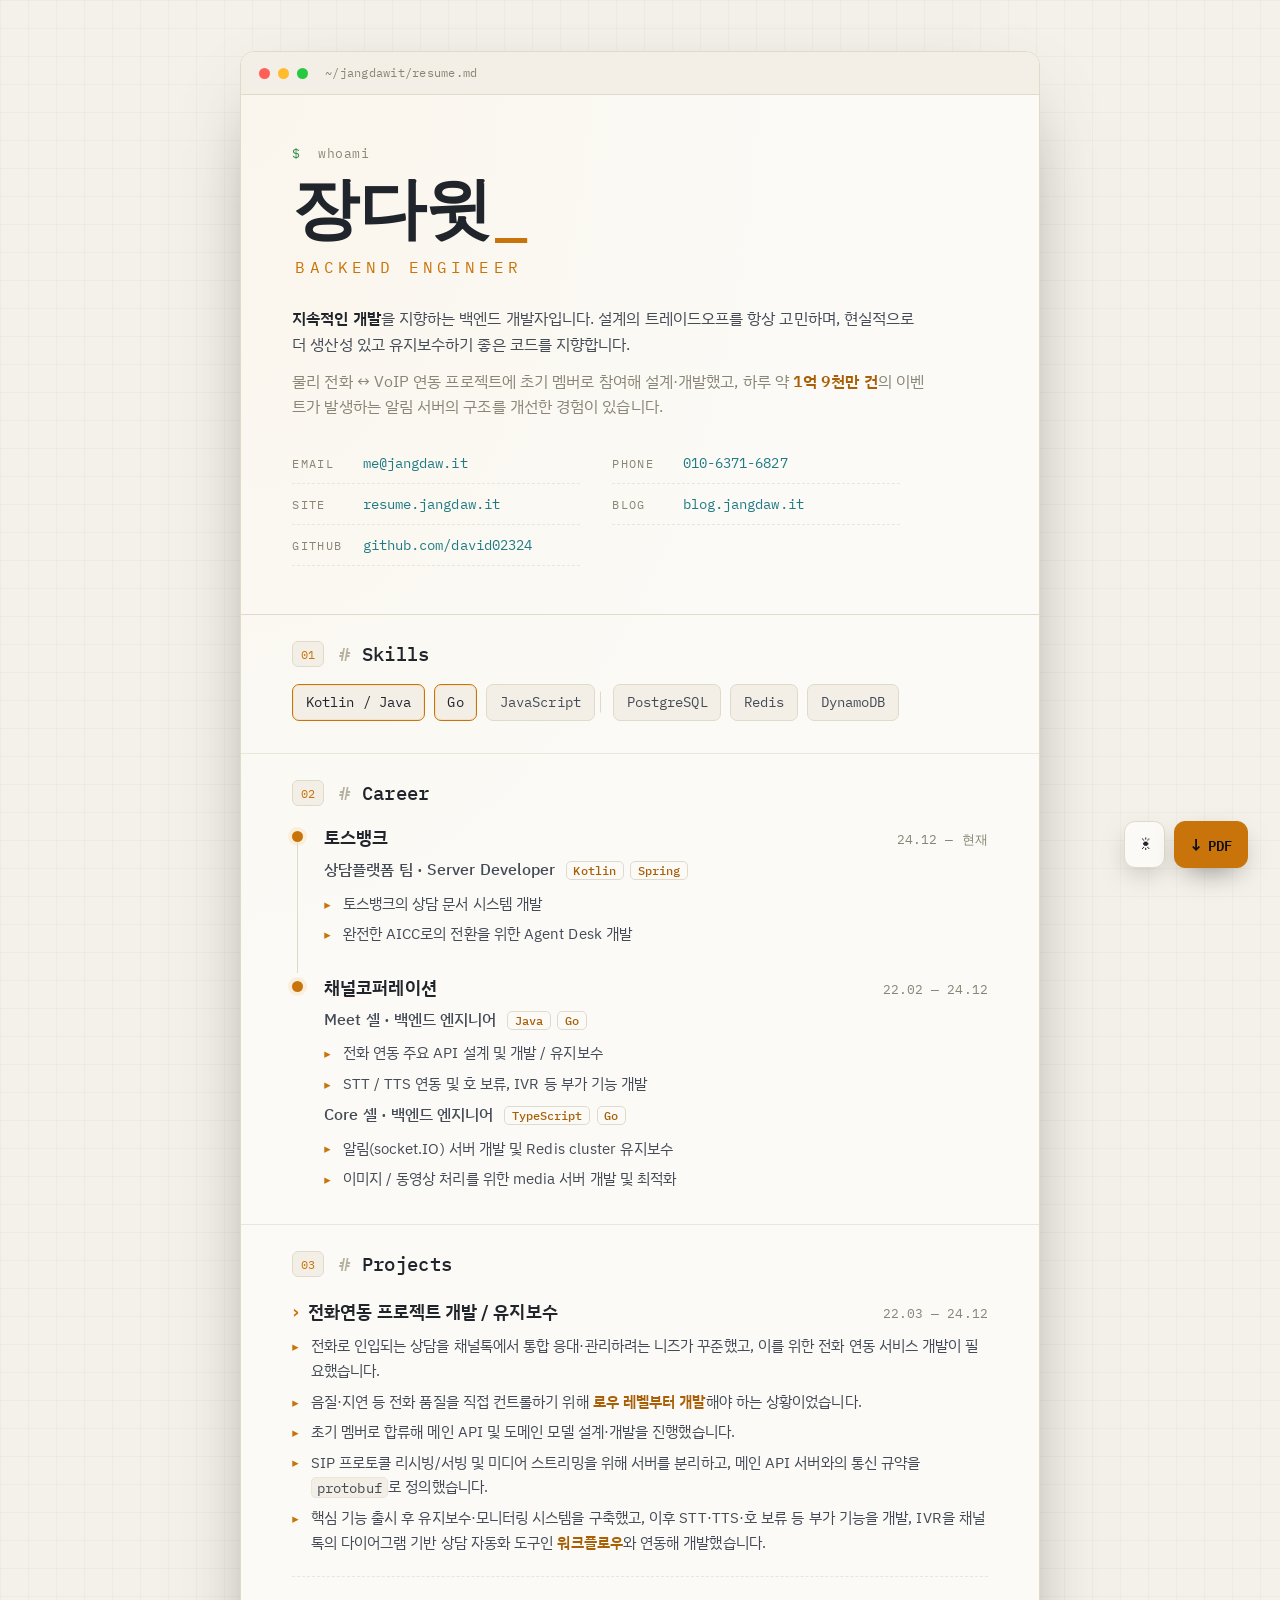
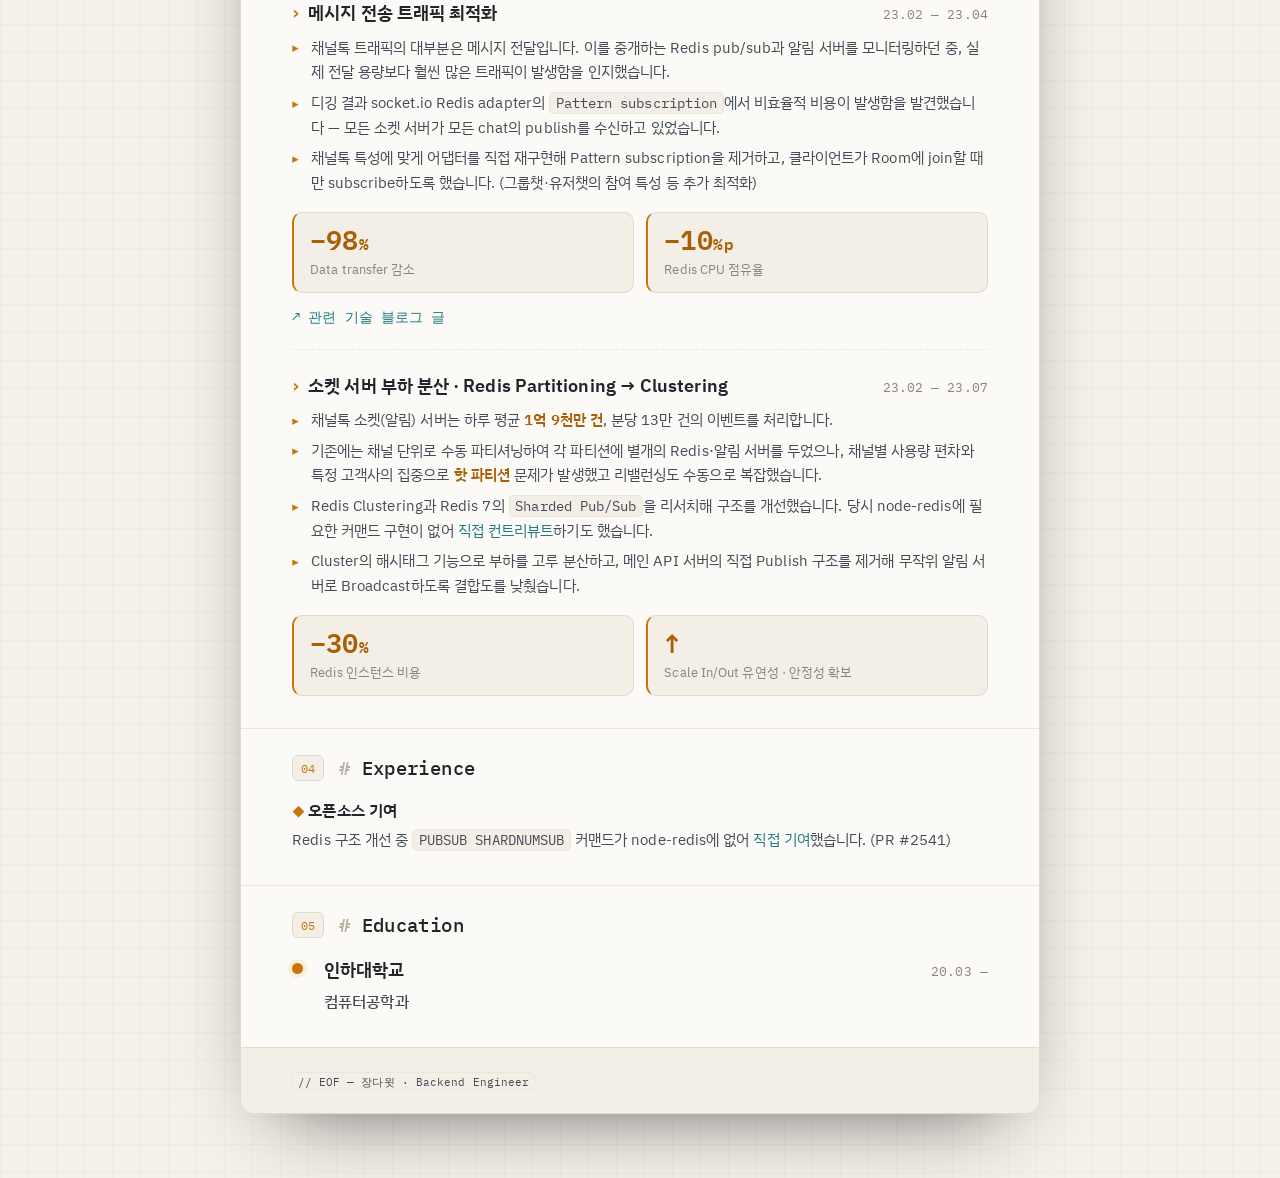
==== commit e837ddf1: "토스뱅크 경력에 상세 업무 2건 추가" ====
--- a/index.html
+++ b/index.html
@@ -100,6 +100,10 @@
           <p class="job__pos">상담플랫폼 팀 · Server Developer
             <span class="tag">Kotlin</span><span class="tag">Spring</span>
           </p>
+          <ul class="job__points">
+            <li>토스뱅크의 상담 문서 시스템 개발</li>
+            <li>완전한 AICC로의 전환을 위한 Agent Desk 개발</li>
+          </ul>
         </div>
       </article>
 
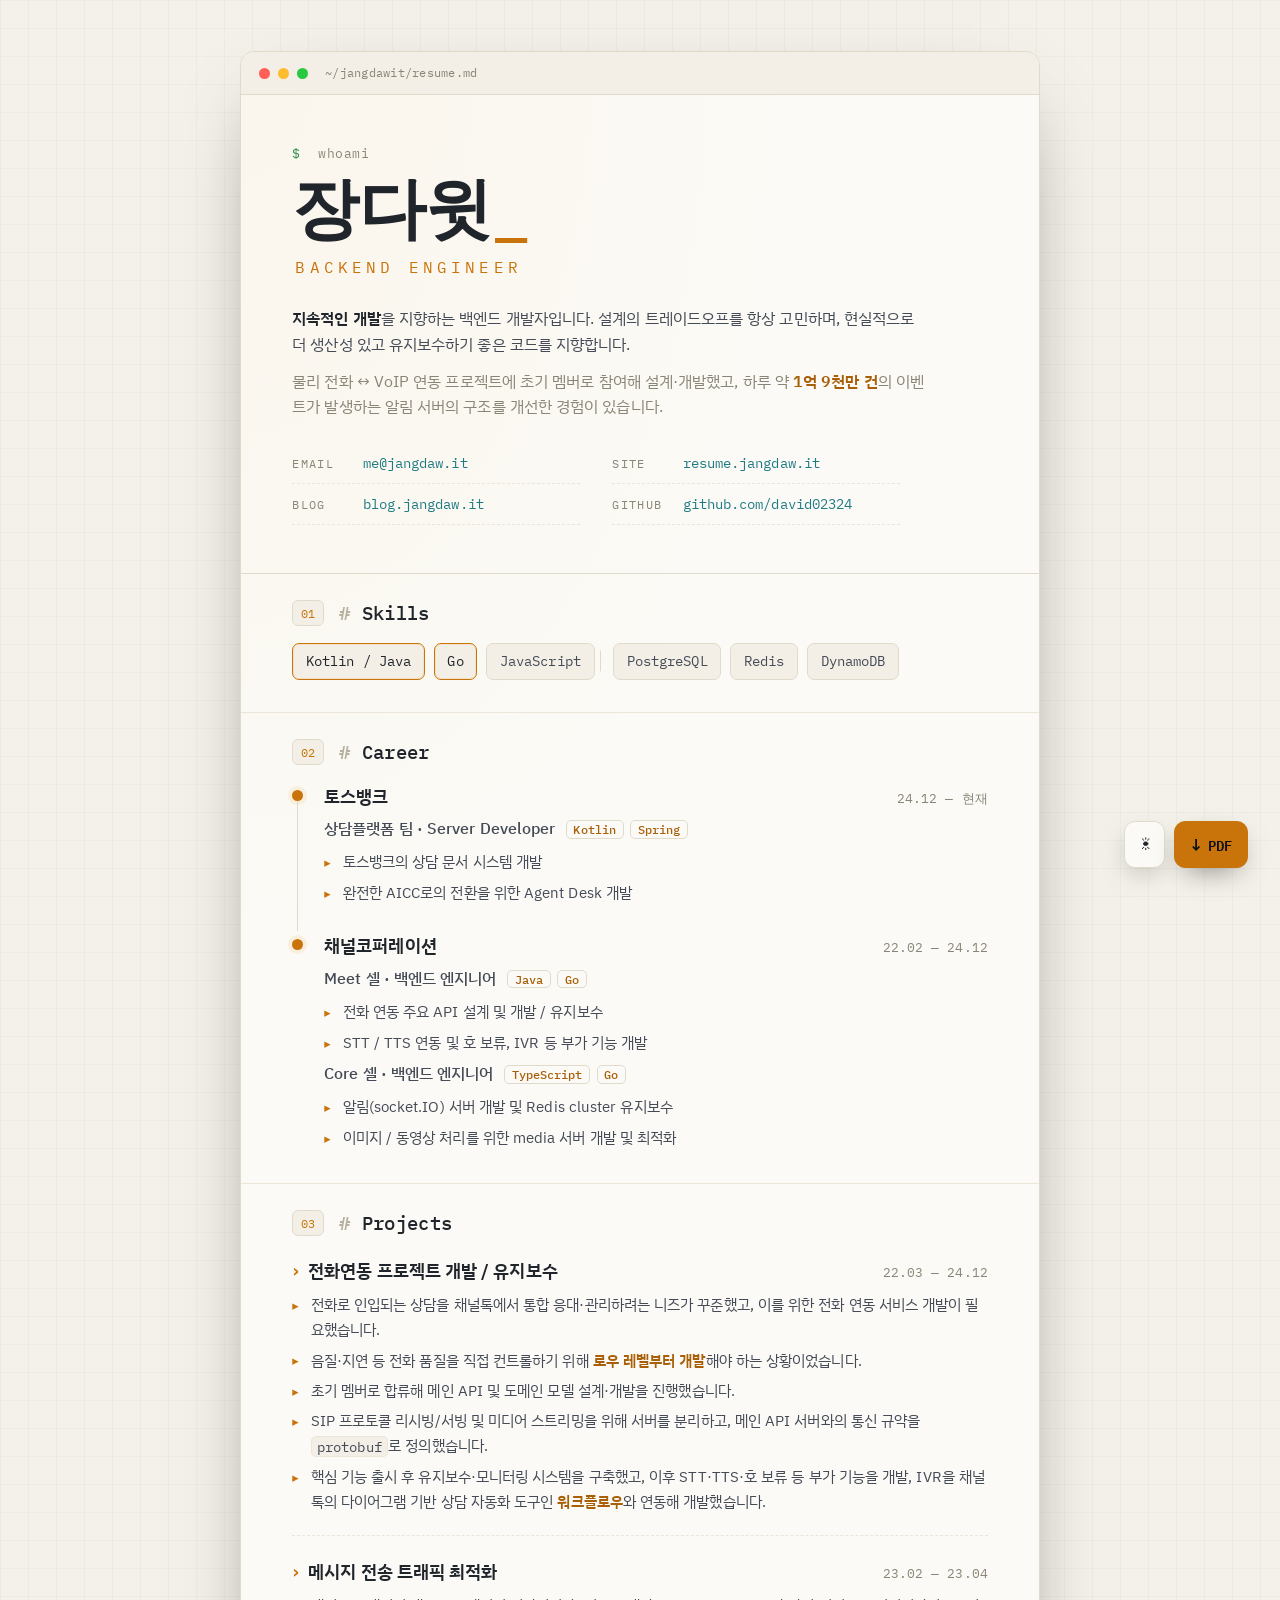
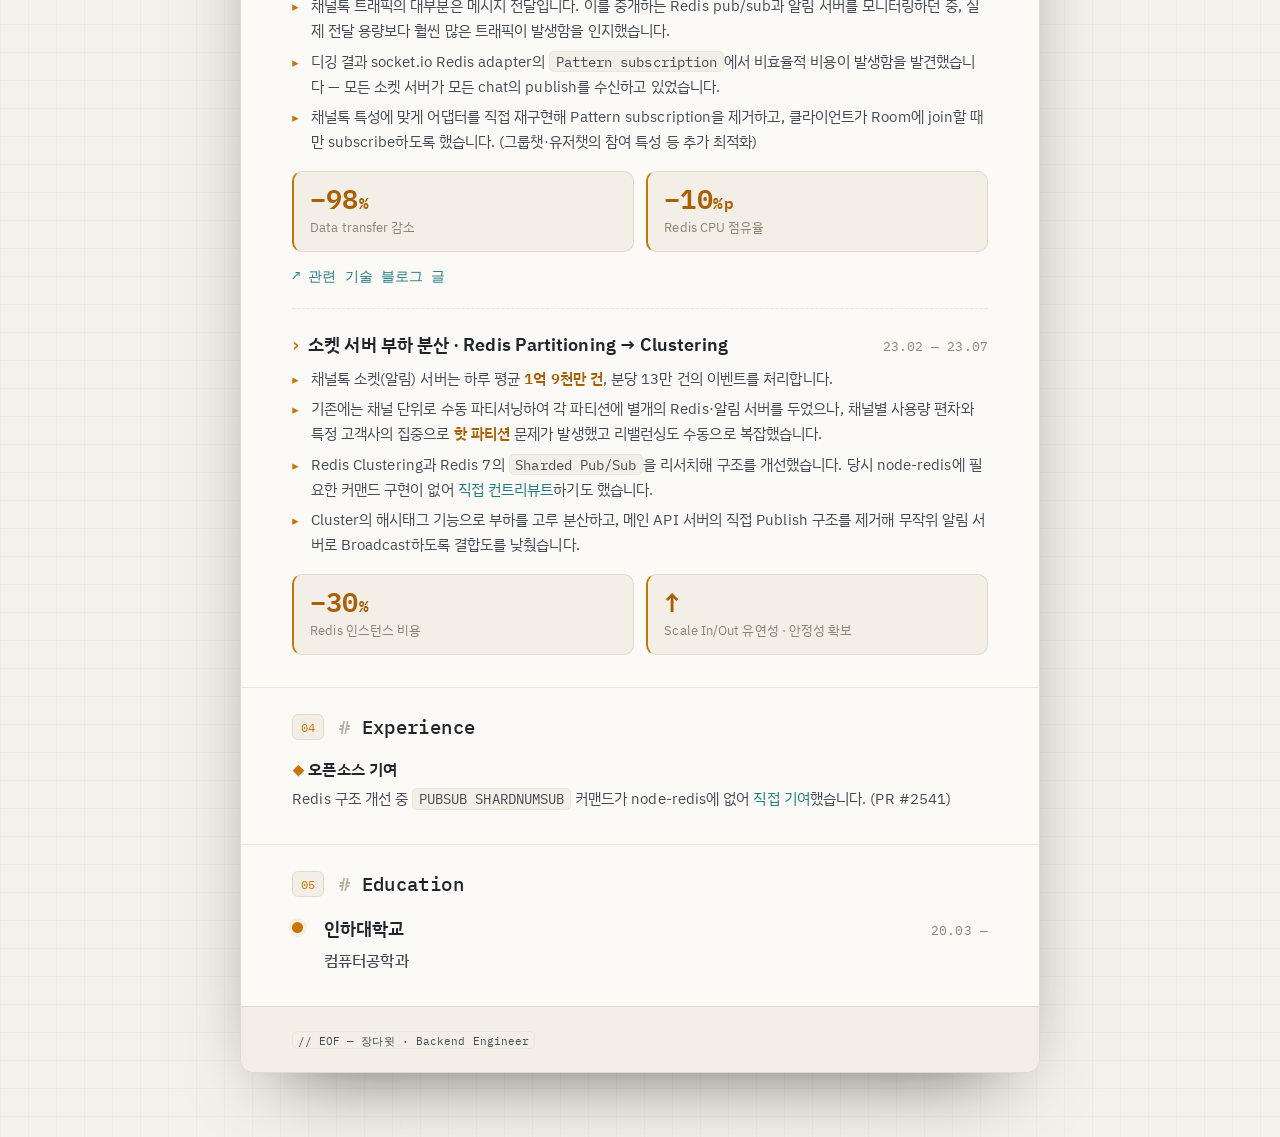
==== commit 6b8b3e66: "전화번호(연락처) 제거 — 웹 및 PDF 동시 반영 Co-Authored-By: Claude Opus 4.8 (1M context) <noreply@anthropic.com>" ====
--- a/index.html
+++ b/index.html
@@ -10,6 +10,17 @@
 <meta property="og:title" content="장다윗 · Backend Engineer" />
 <meta property="og:description" content="지속적인 개발을 지향하는 백엔드 개발자" />
 <meta property="og:type" content="profile" />
+<meta property="og:url" content="https://resume.jangdaw.it/" />
+<meta property="og:image" content="https://resume.jangdaw.it/og.png" />
+<meta property="og:image:width" content="1200" />
+<meta property="og:image:height" content="630" />
+<meta property="og:image:alt" content="장다윗 · Backend Engineer" />
+
+<!-- Twitter -->
+<meta name="twitter:card" content="summary_large_image" />
+<meta name="twitter:title" content="장다윗 · Backend Engineer" />
+<meta name="twitter:description" content="지속적인 개발을 지향하는 백엔드 개발자" />
+<meta name="twitter:image" content="https://resume.jangdaw.it/og.png" />
 
 <link rel="icon" href="data:image/svg+xml,%3Csvg xmlns='http://www.w3.org/2000/svg' viewBox='0 0 32 32'%3E%3Crect width='32' height='32' rx='7' fill='%230c0f14'/%3E%3Ctext x='5' y='23' font-family='monospace' font-size='17' font-weight='700' fill='%23f5a637'%3E%26gt;_%3C/text%3E%3C/svg%3E" />
 <link rel="preconnect" href="https://fonts.googleapis.com" />
@@ -56,7 +67,6 @@
 
       <ul class="hero__contacts">
         <li><span class="k">email</span><a href="mailto:me@jangdaw.it">me@jangdaw.it</a></li>
-        <li><span class="k">phone</span><a href="tel:01063716827">010-6371-6827</a></li>
         <li><span class="k">site</span><a href="https://resume.jangdaw.it" target="_blank" rel="noopener">resume.jangdaw.it</a></li>
         <li><span class="k">blog</span><a href="https://blog.jangdaw.it" target="_blank" rel="noopener">blog.jangdaw.it</a></li>
         <li><span class="k">github</span><a href="https://github.com/david02324" target="_blank" rel="noopener">github.com/david02324</a></li>
--- a/styles.css
+++ b/styles.css
@@ -375,7 +375,7 @@
     background: #fff !important; color: #111;
     background-image: none !important;
     padding: 0; margin: 0;
-    font-size: 8pt; line-height: 1.34; letter-spacing: 0;
+    font-size: 8.4pt; line-height: 1.32; letter-spacing: 0;
   }
 
   .actionbar, .hero__caret, .hero__prompt, .hero__window, .foot { display: none !important; }
@@ -383,84 +383,82 @@
   .sheet {
     max-width: none; border: 0; border-radius: 0;
     box-shadow: none; background: #fff !important;
-    /* two-column newspaper flow keeps everything on one page */
-    columns: 2; column-gap: 7mm;
-  }
-
-  /* ---- hero spans both columns ---- */
+  }
+
+  /* ---- single-column top-to-bottom flow ---- */
   .hero {
-    column-span: all; border-bottom: 1.4px solid #111;
-    padding-bottom: 5pt; margin-bottom: 7pt;
+    border-bottom: 1.4px solid #111;
+    padding-bottom: 4pt; margin-bottom: 5pt;
   }
   .hero__body { padding: 0; }
-  .hero__name { font-size: 20pt; line-height: 1; color: #111; }
-  .hero__role { font-size: 8pt; letter-spacing: .22em; margin-top: 3pt; }
-  .hero__tagline { font-size: 8pt; margin-top: 5pt; max-width: 100%; }
-  .hero__tagline--dim { font-size: 8pt; margin-top: 2pt; }
+  .hero__name { font-size: 22pt; line-height: 1; color: #111; }
+  .hero__role { font-size: 8.2pt; letter-spacing: .22em; margin-top: 3pt; }
+  .hero__tagline { font-size: 8.4pt; margin-top: 5pt; max-width: 100%; }
+  .hero__tagline--dim { font-size: 8.4pt; margin-top: 2pt; }
   .hero__contacts {
-    margin-top: 6pt; gap: 1pt 14pt; max-width: 100%;
+    margin-top: 6pt; gap: 1pt 16pt; max-width: 100%;
     grid-template-columns: repeat(3, auto); justify-content: start;
   }
-  .hero__contacts li { border-bottom: 0; padding-bottom: 0; font-size: 7.6pt; gap: 5pt; }
-  .hero__contacts .k { min-width: 0; font-size: 6.4pt; }
+  .hero__contacts li { border-bottom: 0; padding-bottom: 0; font-size: 8pt; gap: 5pt; }
+  .hero__contacts .k { min-width: 0; font-size: 6.8pt; }
   .hero__contacts a { color: #111; }
 
-  /* ---- sections flow inside the two columns ---- */
+  /* ---- sections stack top-to-bottom in a single column ---- */
   .block {
     display: block; grid-template-columns: none;
-    border: 0; margin-bottom: 6pt;
+    border: 0; margin-bottom: 4.5pt;
     break-inside: avoid; page-break-inside: avoid;   /* small blocks stay whole */
   }
   #projects, #career { break-inside: auto; page-break-inside: auto; } /* tall blocks may flow */
 
   .block__head {
-    display: flex; padding: 0 0 2.5pt; margin-bottom: 4pt; gap: 5pt;
+    display: flex; padding: 0 0 2.5pt; margin-bottom: 3.5pt; gap: 6pt;
     border-bottom: 1px solid #ccc; break-after: avoid;
   }
-  .block__no { font-size: 6.4pt; padding: 0 4pt; color: var(--accent); border-color: #ccc; background: #fff; }
-  .block__title { font-size: 10pt; }
+  .block__no { font-size: 6.8pt; padding: 0 4pt; color: var(--accent); border-color: #ccc; background: #fff; }
+  .block__title { font-size: 10.5pt; }
   .block__body { display: block; padding: 0; }
 
   /* skills */
-  .chips { gap: 3pt; }
-  .chip { font-size: 7.4pt; padding: 1.5pt 5pt; background: #fff; border: 1px solid #bbb; color: #222; }
+  .chips { gap: 4pt; }
+  .chip { font-size: 8pt; padding: 1.5pt 6pt; background: #fff; border: 1px solid #bbb; color: #222; }
   .chip--strong { box-shadow: none; border-color: var(--accent); }
-  .chip--sep { margin-left: 5pt; }
+  .chip--sep { margin-left: 6pt; }
 
   /* career / education — drop the timeline rail to save width */
   .job { display: block; }
   .job + .job { margin-top: 5pt; }
   .job__rail { display: none; }
-  .job__org { font-size: 9.5pt; }
-  .job__period { font-size: 7pt; }
-  .job__pos { font-size: 8pt; margin-top: 1pt; }
+  .job__org { font-size: 10pt; }
+  .job__period { font-size: 7.4pt; }
+  .job__pos { font-size: 8.4pt; margin-top: 1.5pt; }
   .job__pos + .job__pos { margin-top: 3pt; }
-  .tag { font-size: 6.4pt; padding: 0 3pt; margin-left: 3pt; }
+  .tag { font-size: 6.8pt; padding: 0 3pt; margin-left: 3pt; }
   .job__points, .proj__points { margin-top: 2pt; }
-  .job__points li, .proj__points li { font-size: 7.9pt; margin-top: 1pt; padding-left: 8pt; }
-  .job__points li::before, .proj__points li::before { font-size: 6pt; top: 1.5pt; }
+  .job__points li, .proj__points li { font-size: 8.4pt; margin-top: 1pt; padding-left: 9pt; }
+  .job__points li::before, .proj__points li::before { font-size: 6.5pt; top: 1.5pt; }
 
   /* projects */
-  .proj { padding: 4pt 0; break-inside: avoid; page-break-inside: avoid; }
+  .proj { padding: 3pt 0; break-inside: avoid; page-break-inside: avoid; }
   .proj:first-child { padding-top: 0; }
-  .proj__title { font-size: 8.7pt; padding-left: 8pt; }
-  .proj__period { font-size: 7pt; }
-  .proj__link { margin-top: 3pt; font-size: 7.2pt; }
+  .proj__title { font-size: 9.2pt; padding-left: 9pt; }
+  .proj__period { font-size: 7.4pt; }
+  .proj__link { margin-top: 3pt; font-size: 7.8pt; }
   .proj__link a, .note a { color: var(--link); }
 
-  .metrics { gap: 4pt; margin-top: 4pt; }
+  .metrics { gap: 5pt; margin-top: 4pt; }
   .metric {
-    flex: 1 1 0; min-width: 0; padding: 3pt 6pt;
+    flex: 1 1 0; min-width: 0; padding: 3pt 7pt;
     background: #fafafa; border: 1px solid #ccc; border-left: 2px solid var(--accent);
   }
-  .metric__num { font-size: 12pt; color: var(--accent); }
-  .metric__unit { font-size: 7.5pt; }
-  .metric__lab { font-size: 6.4pt; margin-top: 1pt; }
+  .metric__num { font-size: 12.5pt; color: var(--accent); }
+  .metric__unit { font-size: 7.8pt; }
+  .metric__lab { font-size: 6.8pt; margin-top: 1pt; }
 
   /* experience notes */
   .note + .note { margin-top: 4pt; }
-  .note__title { font-size: 8.4pt; }
-  .note p { font-size: 7.9pt; }
+  .note__title { font-size: 8.8pt; }
+  .note p { font-size: 8.4pt; }
 
   a { color: #111; text-decoration: none; }
 
